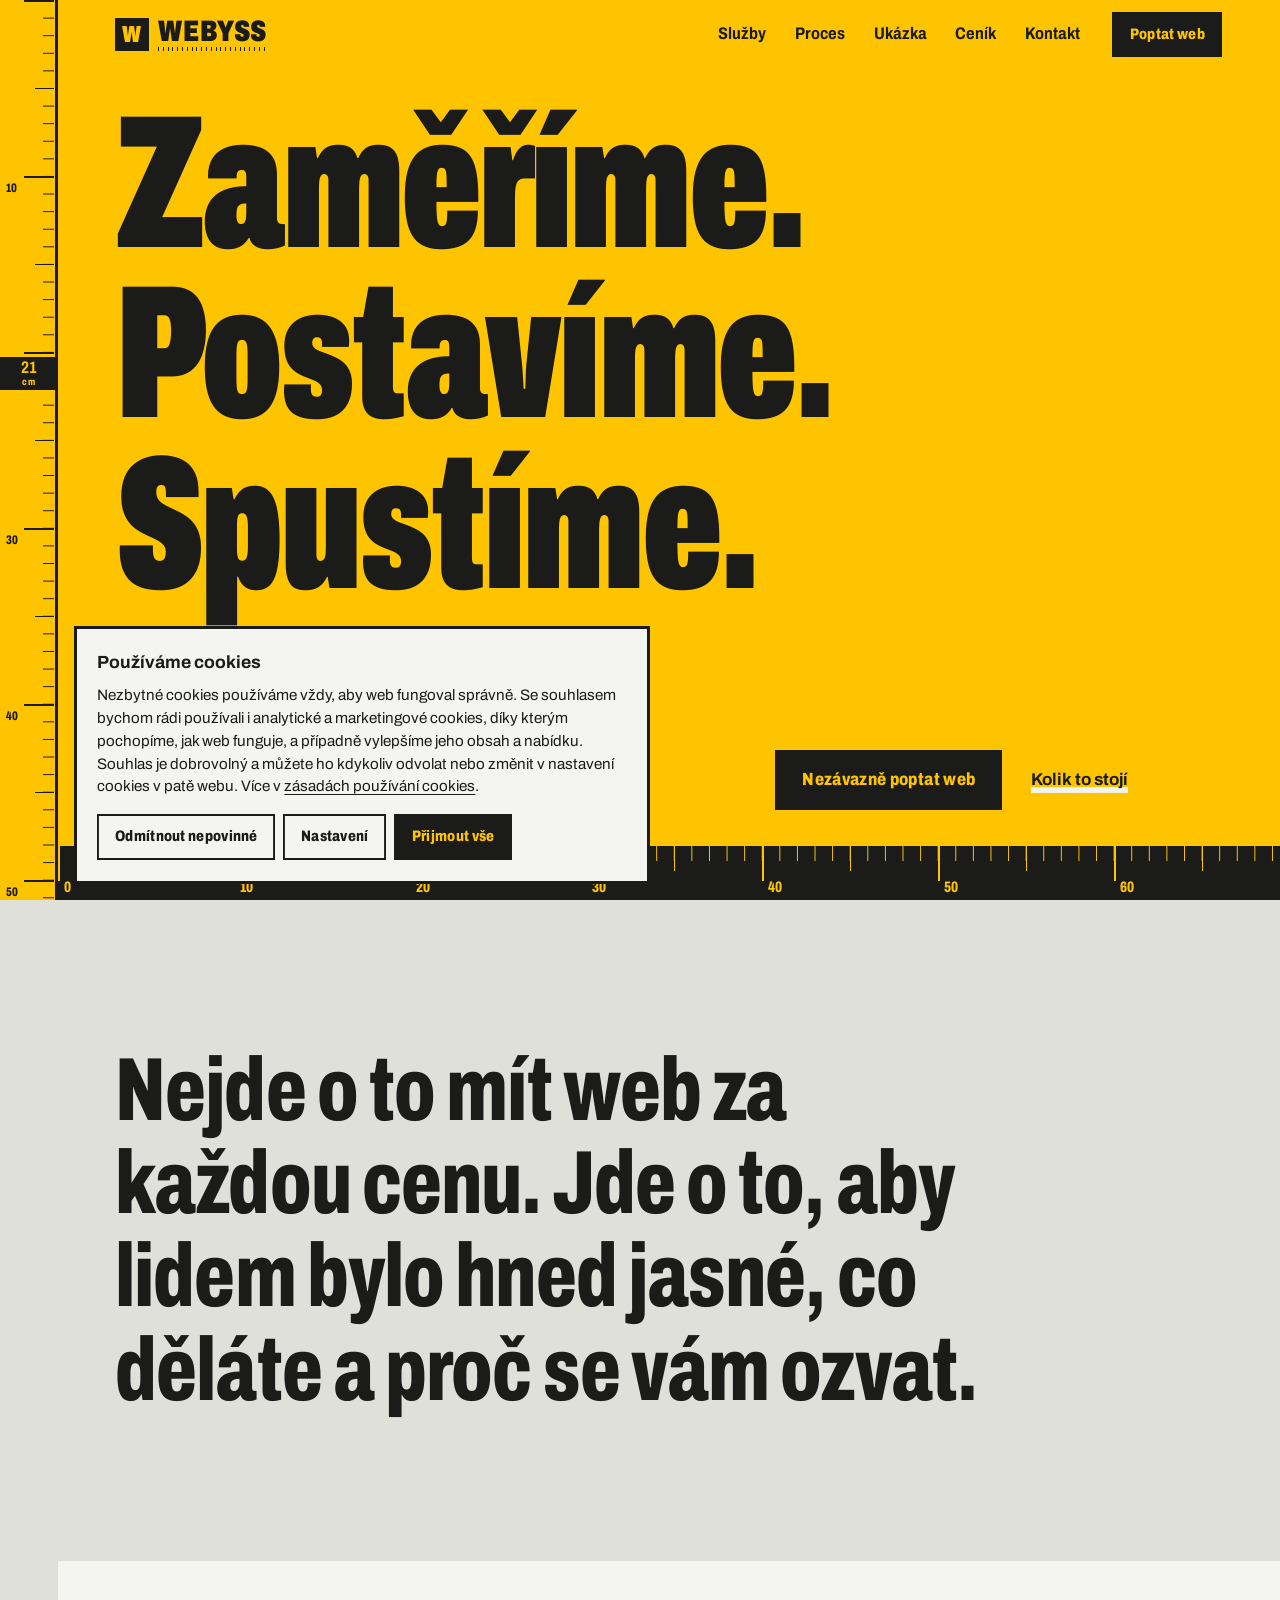
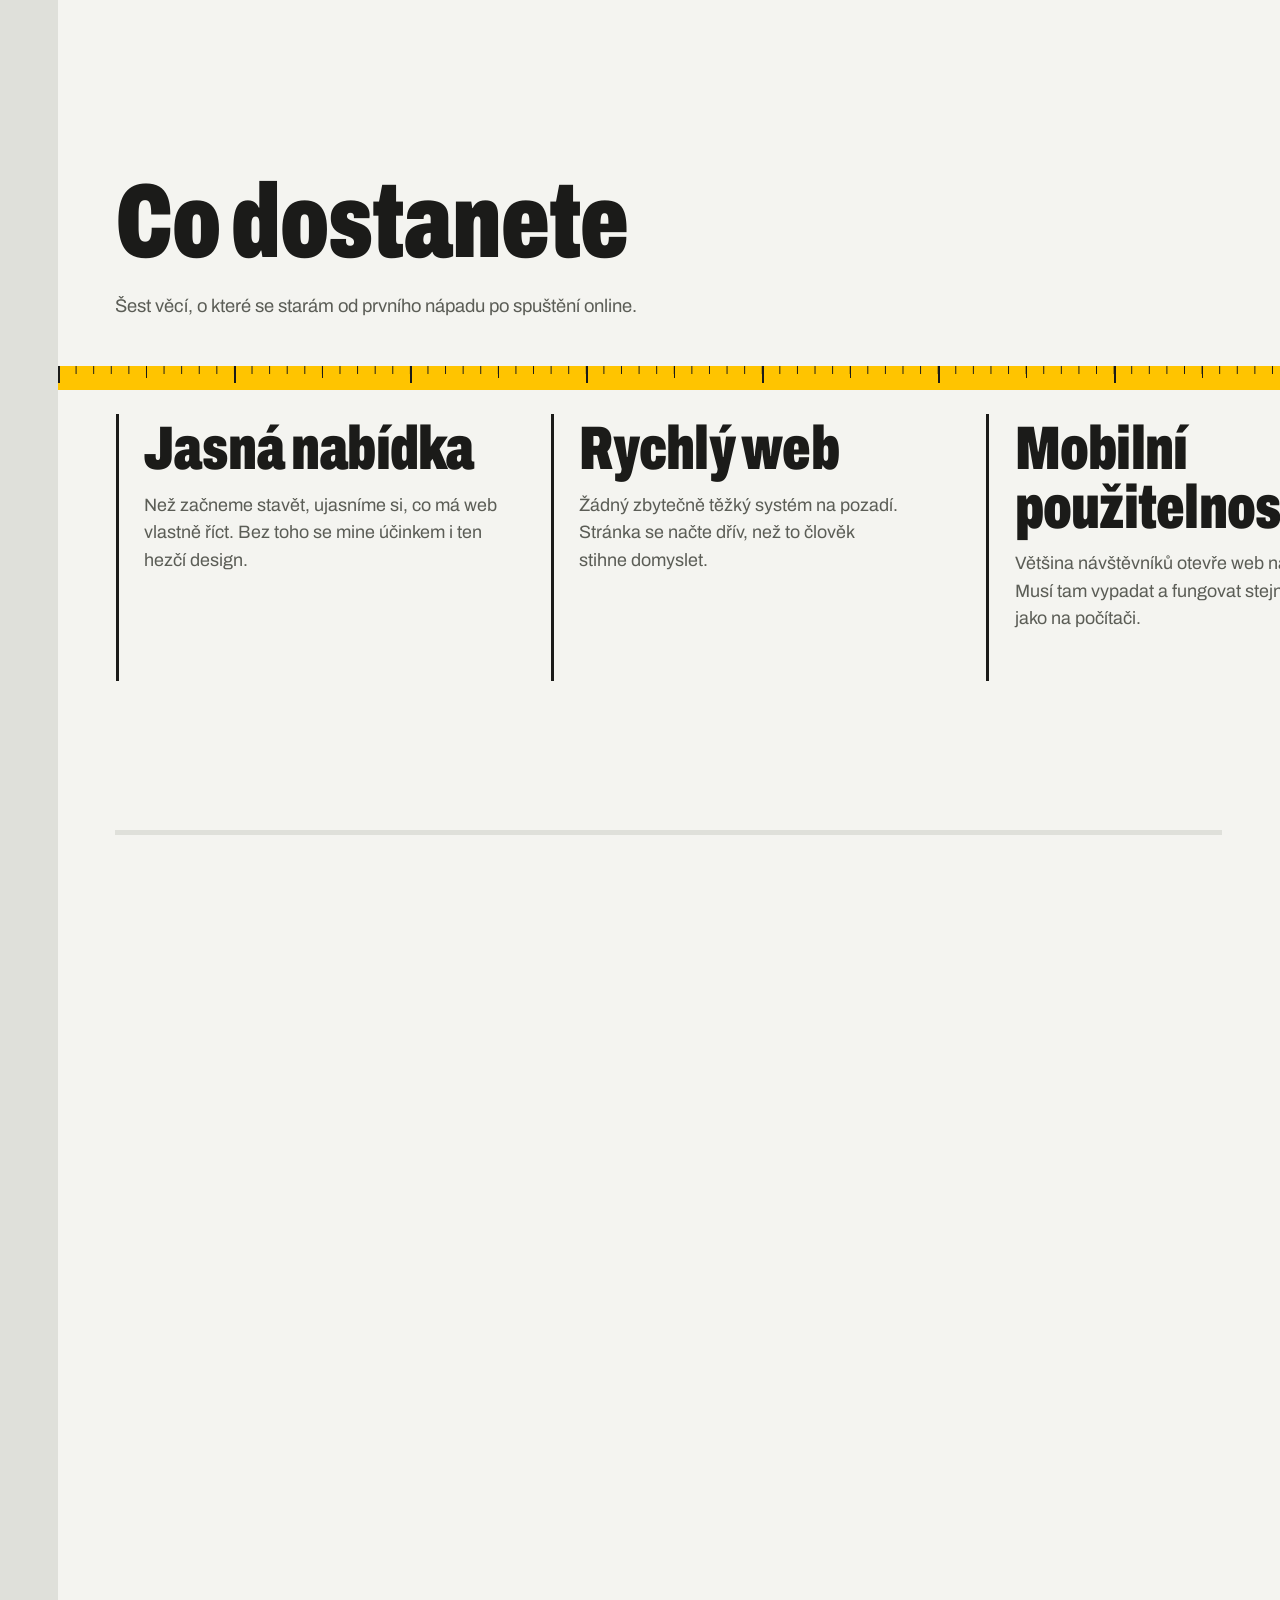
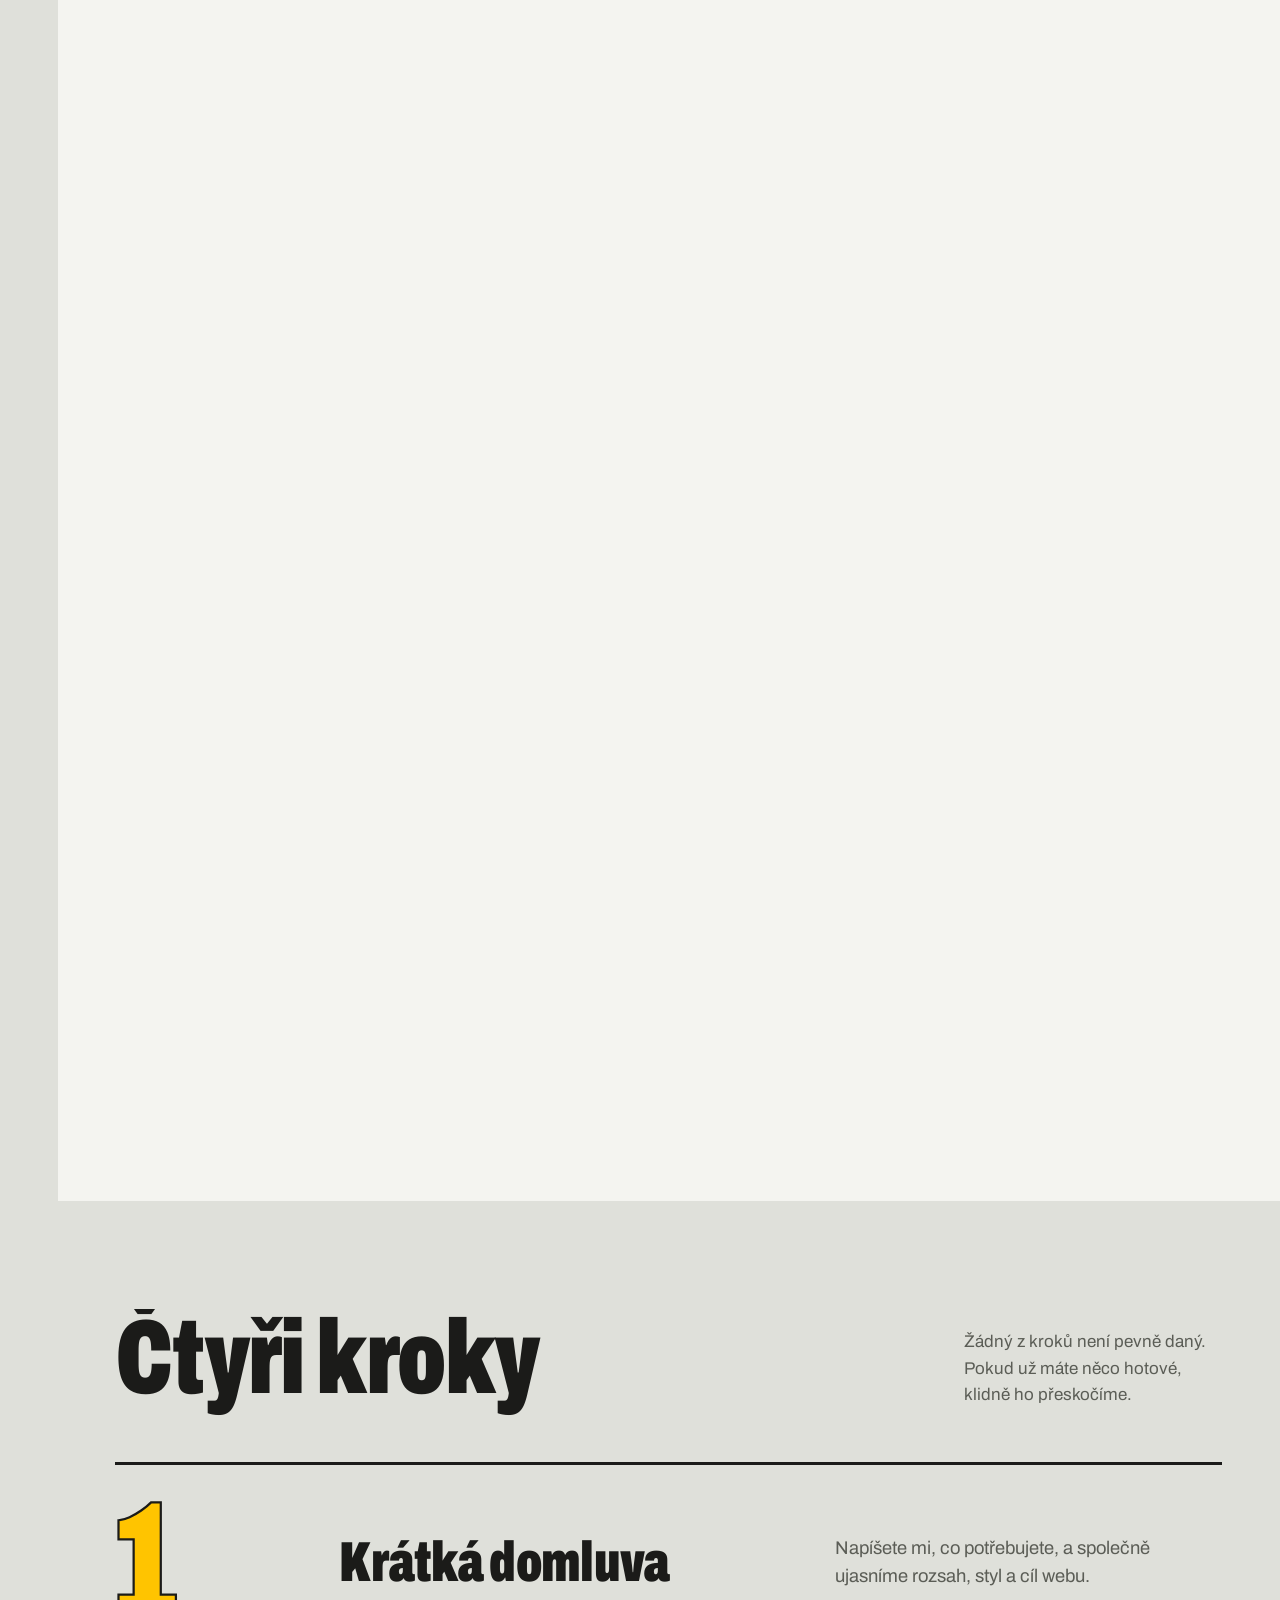
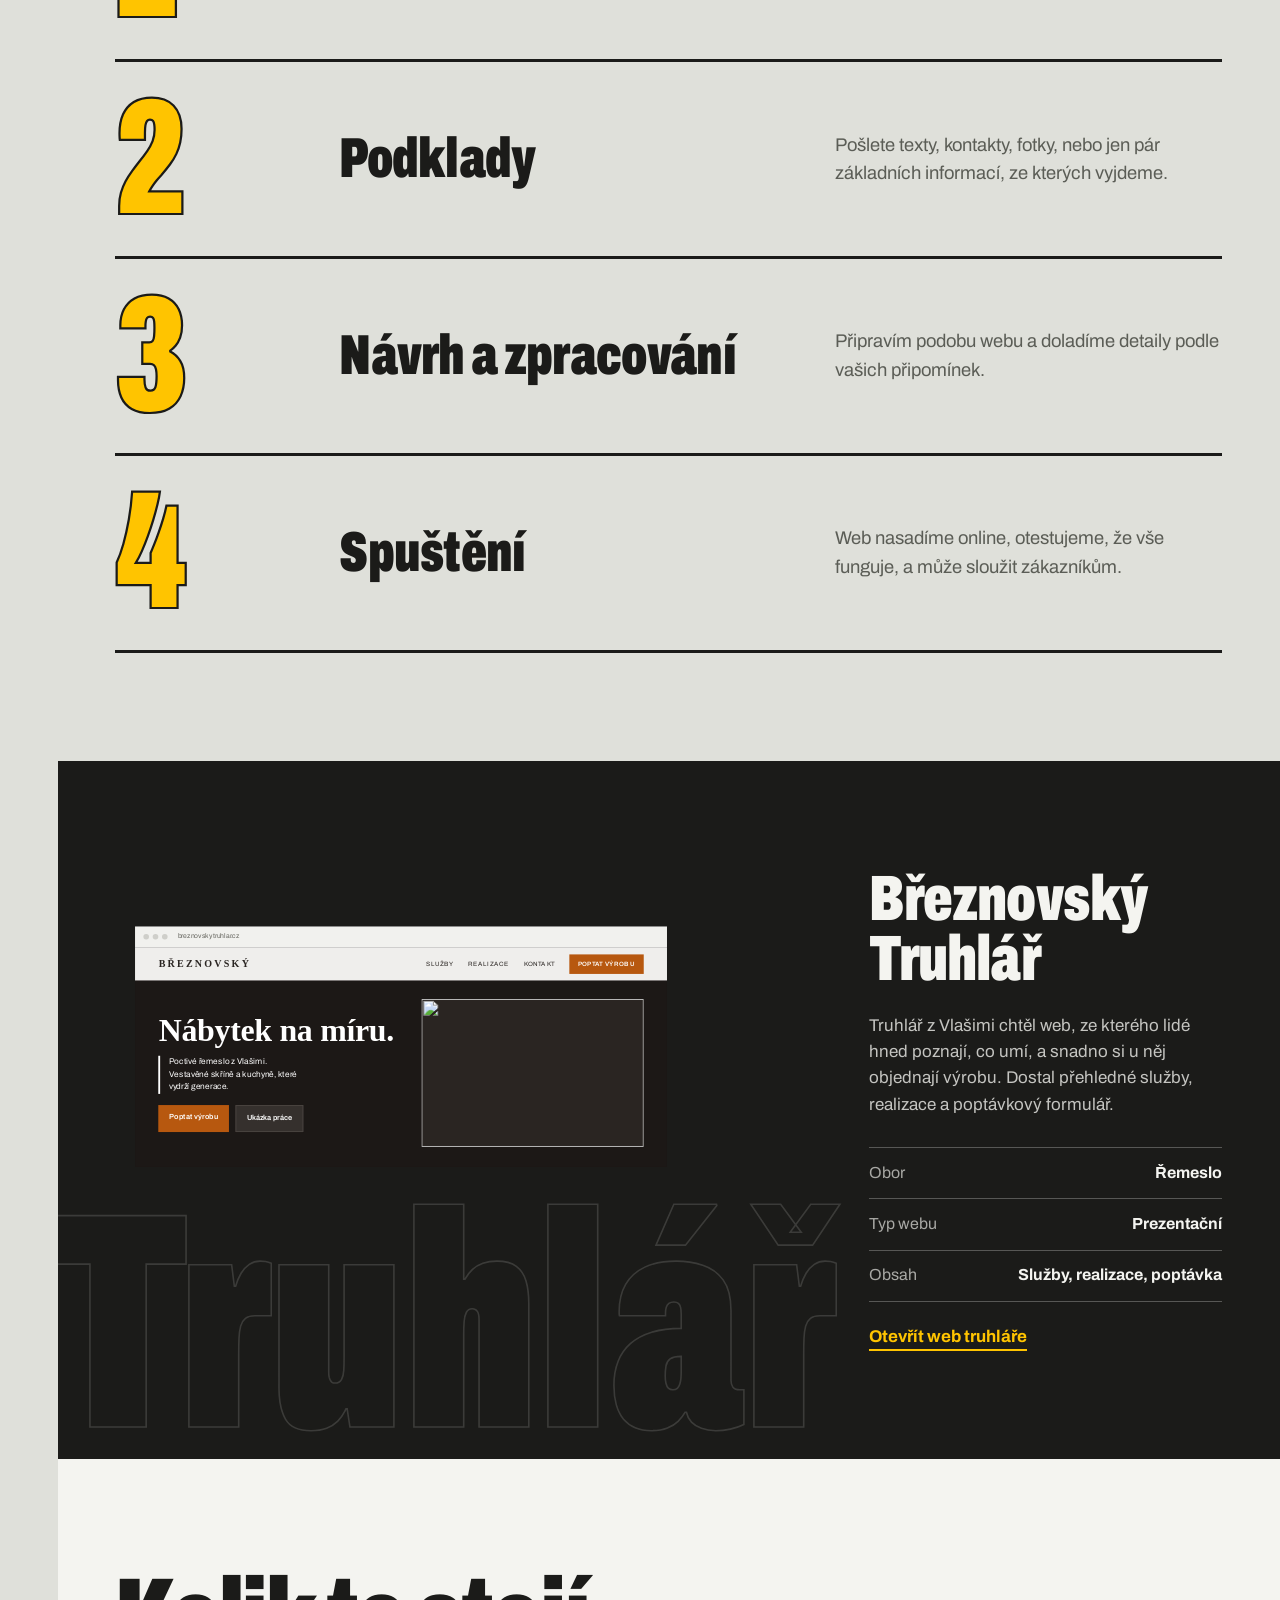
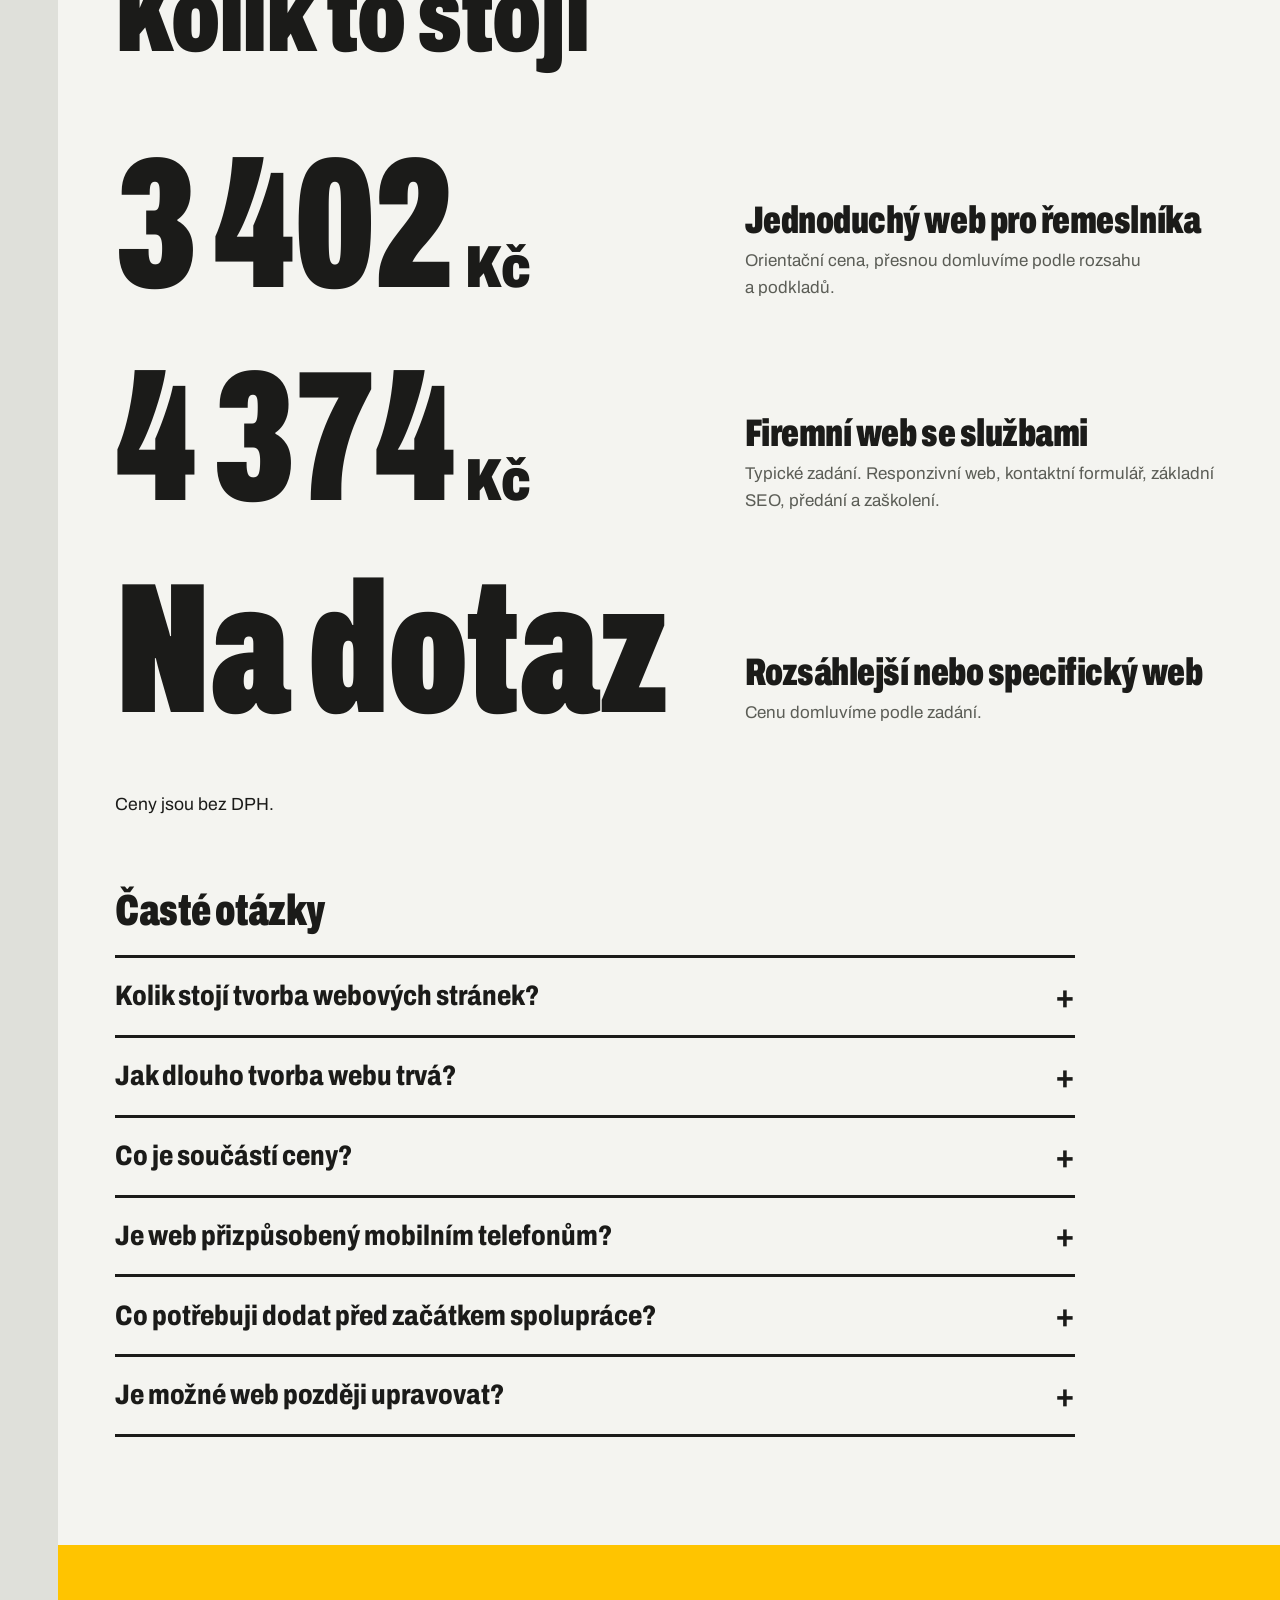
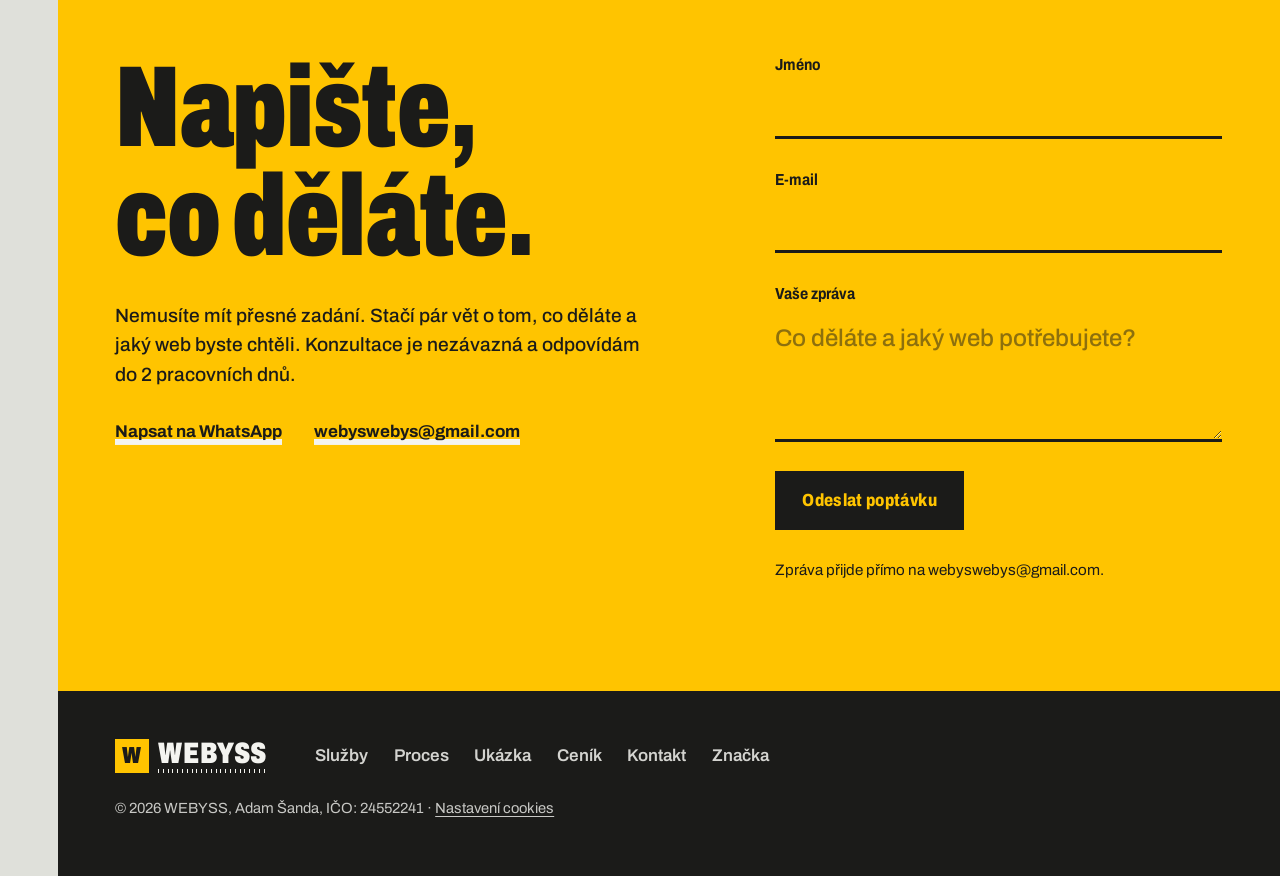
==== koncept-b/index.html @ f00a2178 "Koncept B: identita 'metr' (žlutá, tužka, pravítko při scrollu) + brand board Co-Authored-By: Claude" ====
<!DOCTYPE html>
<html lang="cs">
<head>
<meta charset="UTF-8">
<meta name="viewport" content="width=device-width, initial-scale=1.0">
<title>Tvorba webových stránek pro malé firmy | WEBYSS</title>
<meta name="description" content="WEBYSS tvoří rychlé webové stránky pro živnostníky a malé firmy. Adam Šanda se postará o vše od návrhu a mobilní verze až po nasazení online.">
<link rel="icon" href="../favicon.ico" sizes="any">
<link rel="shortcut icon" href="../favicon.ico" type="image/x-icon">
<meta property="og:type" content="website">
<meta property="og:site_name" content="WEBYSS">
<meta property="og:title" content="Tvorba webových stránek pro malé firmy | WEBYSS">
<meta property="og:description" content="WEBYSS tvoří rychlé webové stránky pro živnostníky a malé firmy. Adam Šanda se postará o vše od návrhu a mobilní verze až po nasazení online.">
<meta property="og:url" content="https://webyss.cz/">
<meta property="og:image" content="https://webyss.cz/logo-full.png">
<meta property="og:locale" content="cs_CZ">
<meta name="twitter:card" content="summary_large_image">
<meta name="twitter:title" content="Tvorba webových stránek pro malé firmy | WEBYSS">
<meta name="twitter:description" content="WEBYSS tvoří rychlé webové stránky pro živnostníky a malé firmy. Adam Šanda se postará o vše od návrhu a mobilní verze až po nasazení online.">
<meta name="twitter:image" content="https://webyss.cz/logo-full.png">
<link rel="preconnect" href="https://fonts.googleapis.com">
<link rel="preconnect" href="https://fonts.gstatic.com" crossorigin>
<meta name="robots" content="noindex">
<link rel="preload" href="https://fonts.googleapis.com/css2?family=Archivo:wdth,wght@62..125,400..900&display=swap" as="style" onload="this.onload=null;this.rel='stylesheet'">
<noscript><link rel="stylesheet" href="https://fonts.googleapis.com/css2?family=Archivo:wdth,wght@62..125,400..900&display=swap"></noscript>
<link rel="stylesheet" href="style.css?v=2">
<script>document.documentElement.classList.add("js");</script>
<script type="application/ld+json">
{
  "@context": "https://schema.org",
  "@graph": [
    {
      "@type": "WebSite",
      "@id": "https://webyss.cz/#website",
      "url": "https://webyss.cz/",
      "name": "WEBYSS",
      "publisher": {"@id": "https://webyss.cz/#business"},
      "inLanguage": "cs"
    },
    {
      "@type": "ProfessionalService",
      "@id": "https://webyss.cz/#business",
      "name": "WEBYSS",
      "url": "https://webyss.cz/",
      "taxID": "24552241",
      "email": "webyswebys@gmail.com",
      "founder": {"@id": "https://webyss.cz/#person"},
      "employee": {"@id": "https://webyss.cz/#person"}
    },
    {
      "@type": "Person",
      "@id": "https://webyss.cz/#person",
      "name": "Adam \u0160anda",
      "email": "webyswebys@gmail.com",
      "worksFor": {"@id": "https://webyss.cz/#business"}
    }
  ]
}
</script>
</head>
<body>

<div class="pbar" aria-hidden="true"></div>
<div class="tape" aria-hidden="true"><div class="tape-inner"></div></div>
<div class="tape-pointer" aria-hidden="true"><div class="tape-reading"><b id="tape-val">0</b><small>cm</small></div></div>

<header class="site-header" id="top-bar">
  <div class="wrap header-inner">
    <a class="logo" href="index.html#top" aria-label="WEBYSS, úvodní stránka"><span class="logo-mark" aria-hidden="true">W</span><span class="logo-word">WEBYSS</span></a>
    <nav class="main-nav" id="main-nav" aria-label="Hlavní navigace">
      <a href="index.html#sluzby">Služby</a>
      <a href="index.html#proces">Proces</a>
      <a href="index.html#ukazka">Ukázka</a>
      <a href="index.html#cenik">Ceník</a>
      <a href="index.html#kontakt">Kontakt</a>
    </nav>
    <a href="index.html#kontakt" class="btn btn-small header-cta">Poptat web</a>
    <button class="nav-toggle" id="nav-toggle" aria-label="Otevřít menu" aria-expanded="false" aria-controls="main-nav">
      <span></span><span></span><span></span>
    </button>
  </div>
</header>

<main>

  <section class="hero" id="top" data-nav>
    <div class="wrap hero-inner">
      <h1 class="hero-title">
        <span class="line"><span>Zaměříme.</span></span>
        <span class="line"><span>Postavíme.</span></span>
        <span class="line"><span>Spustíme.</span></span>
      </h1>
      <div class="hero-foot">
        <p class="hero-lead">Weby pro živnostníky a malé firmy. Rychlé, přehledné a hotové zpravidla do dvou až čtyř týdnů.</p>
        <div class="hero-actions">
          <a href="#kontakt" class="btn">Nezávazně poptat web</a>
          <a href="#cenik" class="text-link">Kolik to stojí</a>
        </div>
      </div>
    </div>
    <div class="tape-h" aria-hidden="true"><div class="tape-h-inner"></div></div>
  </section>

  <section class="statement">
    <div class="wrap">
      <p data-marker>Nejde o to mít web za každou cenu. Jde o to, aby lidem bylo hned jasné, co děláte a proč se vám ozvat.</p>
    </div>
  </section>

  <section class="hscroll" id="sluzby" data-nav data-hscroll>
    <div class="hs-sticky">
      <div class="hs-head">
        <h2 data-rise><span>Co dostanete</span></h2>
        <p>Šest věcí, o které se starám od prvního nápadu po spuštění online.</p>
      </div>
      <div class="hs-track">
        <article class="hs-panel">
          <h3>Jasná nabídka</h3>
          <p>Než začneme stavět, ujasníme si, co má web vlastně říct. Bez toho se mine účinkem i ten hezčí design.</p>
        </article>
        <article class="hs-panel">
          <h3>Rychlý web</h3>
          <p>Žádný zbytečně těžký systém na pozadí. Stránka se načte dřív, než to člověk stihne domyslet.</p>
        </article>
        <article class="hs-panel">
          <h3>Mobilní použitelnost</h3>
          <p>Většina návštěvníků otevře web na telefonu. Musí tam vypadat a fungovat stejně dobře jako na počítači.</p>
        </article>
        <article class="hs-panel">
          <h3>Struktura webu</h3>
          <p>Ne všechno patří na úvodní stránku. Pomůžu rozhodnout, co tam má být a co si zaslouží vlastní prostor.</p>
        </article>
        <article class="hs-panel">
          <h3>Nasazení online</h3>
          <p>Doména, hosting, ostrý provoz. O tohle se postarám, ať web co nejdřív začne fungovat pro zákazníky.</p>
        </article>
        <article class="hs-panel">
          <h3>Drobné úpravy</h3>
          <p>Web nekončí spuštěním. Když bude potřeba něco doplnit nebo přepsat, stačí napsat.</p>
        </article>
        <article class="hs-panel">
          <h3>Komu to sedí</h3>
          <ul>
            <li>Řemeslníci: elektrikáři, instalatéři, truhláři, podlaháři, zámečníci.</li>
            <li>Služby: účetní, poradci, freelanceři, marketéři.</li>
            <li>Menší firmy: kavárny, salony, studia, půjčovny.</li>
          </ul>
        </article>
      </div>
      <div class="hs-progress" aria-hidden="true"><i></i></div>
    </div>
  </section>

  <section class="process" id="proces" data-nav>
    <div class="wrap">
      <div class="head">
        <h2 data-rise><span>Čtyři kroky</span></h2>
        <p>Žádný z kroků není pevně daný. Pokud už máte něco hotové, klidně ho přeskočíme.</p>
      </div>
      <div class="step" data-line>
        <span class="step-num" aria-hidden="true">1</span>
        <h3>Krátká domluva</h3>
        <p>Napíšete mi, co potřebujete, a společně ujasníme rozsah, styl a cíl webu.</p>
      </div>
      <div class="step" data-line>
        <span class="step-num" aria-hidden="true">2</span>
        <h3>Podklady</h3>
        <p>Pošlete texty, kontakty, fotky, nebo jen pár základních informací, ze kterých vyjdeme.</p>
      </div>
      <div class="step" data-line>
        <span class="step-num" aria-hidden="true">3</span>
        <h3>Návrh a zpracování</h3>
        <p>Připravím podobu webu a doladíme detaily podle vašich připomínek.</p>
      </div>
      <div class="step" data-line>
        <span class="step-num" aria-hidden="true">4</span>
        <h3>Spuštění</h3>
        <p>Web nasadíme online, otestujeme, že vše funguje, a může sloužit zákazníkům.</p>
      </div>
    </div>
  </section>

  <section class="case on-dark" id="ukazka" data-nav>
    <div class="marquee m1" data-marquee="1" aria-hidden="true"><span>Březnovský</span><span>Truhlář</span><span>Březnovský</span></div>
    <div class="marquee m2" data-marquee="-1" aria-hidden="true"><span>Truhlář</span><span>Březnovský</span><span>Truhlář</span></div>
    <div class="wrap case-grid">
      <div class="case-media" data-clip>
        <a class="mock" href="https://breznovskytruhlar.cz/" target="_blank" rel="noopener noreferrer" aria-label="Otevřít web Březnovský Truhlář">
          <div class="mock-desktop" aria-hidden="true">
            <div class="mock-bar"><i></i><i></i><i></i><span>breznovskytruhlar.cz</span></div>
            <div class="mock-site">
              <div class="ms-nav"><b>BŘEZNOVSKÝ</b><span>Služby</span><span>Realizace</span><span>Kontakt</span><em>Poptat výrobu</em></div>
              <div class="ms-hero">
                <div class="ms-copy">
                  <h3>Nábytek na míru.</h3>
                  <p>Poctivé řemeslo z Vlašimi. Vestavěné skříně a kuchyně, které vydrží generace.</p>
                  <div class="ms-btns"><em>Poptat výrobu</em><span>Ukázka práce</span></div>
                </div>
                <img class="ms-photo" src="https://breznovskytruhlar.cz/images/01.jpg" alt="" loading="lazy" width="1200" height="1600">
              </div>
            </div>
          </div>
          <div class="mock-phone" aria-hidden="true">
            <div class="mp-screen">
              <img src="https://breznovskytruhlar.cz/images/01.jpg" alt="" loading="lazy" width="1200" height="1600">
              <div class="mp-nav"><span>BŘEZNOVSKÝ</span><span>☰</span></div>
              <div class="mp-copy">
                <h3>Poctivé řemeslo<br>na míru.</h3>
                <p>Vestavěné skříně a kuchyně,<br>které vydrží generace.</p>
                <em>Poptat výrobu</em>
              </div>
            </div>
          </div>
        </a>
      </div>
      <div class="case-text">
        <h2 data-rise><span>Březnovský Truhlář</span></h2>
        <p>Truhlář z Vlašimi chtěl web, ze kterého lidé hned poznají, co umí, a snadno si u něj objednají výrobu. Dostal přehledné služby, realizace a poptávkový formulář.</p>
        <dl class="case-facts">
          <div><dt>Obor</dt><dd>Řemeslo</dd></div>
          <div><dt>Typ webu</dt><dd>Prezentační</dd></div>
          <div><dt>Obsah</dt><dd>Služby, realizace, poptávka</dd></div>
        </dl>
        <a href="https://breznovskytruhlar.cz/" target="_blank" rel="noopener noreferrer" class="text-link">Otevřít web truhláře</a>
      </div>
    </div>
  </section>

  <section class="pricing" id="cenik" data-nav>
    <div class="wrap">
      <div class="head"><h2 data-rise><span>Kolik to stojí</span></h2></div>
      <div class="price-row" data-line>
        <p class="price-num"><span data-count="3500">3 500</span><small>Kč</small></p>
        <div><h3>Jednoduchý web pro řemeslníka</h3><p>Orientační cena, přesnou domluvíme podle rozsahu a podkladů.</p></div>
      </div>
      <div class="price-row" data-line>
        <p class="price-num"><span data-count="4500">4 500</span><small>Kč</small></p>
        <div><h3>Firemní web se službami</h3><p>Typické zadání. Responzivní web, kontaktní formulář, základní SEO, předání a zaškolení.</p></div>
      </div>
      <div class="price-row" data-line>
        <p class="price-num">Na dotaz</p>
        <div><h3>Rozsáhlejší nebo specifický web</h3><p>Cenu domluvíme podle zadání.</p></div>
      </div>
      <p class="price-note">Ceny jsou bez DPH.</p>
      <div class="faq">
        <h3>Časté otázky</h3>
        <details><summary>Kolik stojí tvorba webových stránek?</summary><p>Typický web stojí kolem 4 500 Kč bez DPH. Rozsáhlejší nebo specifické projekty jsou individuální.</p></details>
        <details><summary>Jak dlouho tvorba webu trvá?</summary><p>Hotovo bývá zpravidla mezi 2 až 4 týdny, přesný termín záleží na rozsahu a připravenosti podkladů.</p></details>
        <details><summary>Co je součástí ceny?</summary><p>V ceně je responzivní web, kontaktní formulář, základní SEO, předání a zaškolení.</p></details>
        <details><summary>Je web přizpůsobený mobilním telefonům?</summary><p>Ano, každý web je plně responzivní a funguje na telefonech, tabletech i počítačích.</p></details>
        <details><summary>Co potřebuji dodat před začátkem spolupráce?</summary><p>Stačí texty, kontakty, fotky nebo základní informace o vašem podnikání.</p></details>
        <details><summary>Je možné web později upravovat?</summary><p>Ano, po spuštění lze libovolnou část webu doplnit nebo upravit.</p></details>
      </div>
    </div>
  </section>

  <section class="contact" id="kontakt" data-nav>
    <div class="wrap contact-grid">
      <div class="contact-text">
        <h2 data-rise><span>Napište, co děláte.</span></h2>
        <p>Nemusíte mít přesné zadání. Stačí pár vět o tom, co děláte a jaký web byste chtěli. Konzultace je nezávazná a odpovídám do 2 pracovních dnů.</p>
        <div class="contact-links">
          <a href="https://wa.me/420605997843?text=Ahoj%2C%20m%C3%A1m%20z%C3%A1jem%20o%20web" target="_blank" rel="noopener noreferrer" class="text-link">Napsat na WhatsApp</a>
          <a href="mailto:webyswebys@gmail.com" class="text-link">webyswebys@gmail.com</a>
        </div>
      </div>
      <form class="contact-form" id="contact-form" action="https://formspree.io/f/mjybozep" method="POST">
        <input type="hidden" name="_subject" value="Nová poptávka webu z webyss.cz">
        <input type="text" name="_gotcha" class="hp-field" tabindex="-1" autocomplete="off" aria-hidden="true">
        <div class="field"><label for="f-jmeno">Jméno</label><input type="text" id="f-jmeno" name="jmeno" required autocomplete="name"></div>
        <div class="field"><label for="f-email">E-mail</label><input type="email" id="f-email" name="email" required autocomplete="email"></div>
        <div class="field"><label for="f-zprava">Vaše zpráva</label><textarea id="f-zprava" name="zprava" rows="3" required placeholder="Co děláte a jaký web potřebujete?"></textarea></div>
        <button type="submit" class="btn">Odeslat poptávku</button>
        <p class="form-note" id="form-status">Zpráva přijde přímo na webyswebys@gmail.com.</p>
      </form>
    </div>
  </section>

</main>

<footer class="footer on-dark">
  <div class="wrap footer-inner">
    <a class="logo" href="index.html#top" aria-label="WEBYSS, úvodní stránka"><span class="logo-mark" aria-hidden="true">W</span><span class="logo-word">WEBYSS</span></a>
    <nav class="footer-nav" aria-label="Patička">
      <a href="index.html#sluzby">Služby</a>
      <a href="index.html#proces">Proces</a>
      <a href="index.html#ukazka">Ukázka</a>
      <a href="index.html#cenik">Ceník</a>
      <a href="index.html#kontakt">Kontakt</a>
      <a href="brand.html">Značka</a>
    </nav>
    <p class="footer-meta">
      © 2026 WEBYSS, Adam Šanda, IČO: 24552241
      · <button type="button" class="footer-link-btn" id="open-cookie-settings">Nastavení cookies</button>
    </p>
  </div>
</footer>

<!-- COOKIE LIŠTA -->
<div class="cookie-banner" id="cookie-banner" role="dialog" aria-live="polite" aria-labelledby="cookie-banner-title" hidden>
  <div class="cookie-banner-inner">
    <div class="cookie-banner-text">
      <p id="cookie-banner-title" class="cookie-banner-title"><strong>Používáme cookies</strong></p>
      <p>
        Nezbytné cookies používáme vždy, aby web fungoval správně. Se souhlasem
        bychom rádi používali i analytické a marketingové cookies, díky kterým
        pochopíme, jak web funguje, a případně vylepšíme jeho obsah a nabídku.
        Souhlas je dobrovolný a můžete ho kdykoliv odvolat nebo změnit v
        nastavení cookies v patě webu. Více v
        <button type="button" class="link-btn" id="open-cookie-details">zásadách používání cookies</button>.
      </p>
    </div>
    <div class="cookie-banner-actions">
      <button type="button" class="btn btn-ghost btn-small" id="cookie-reject">Odmítnout nepovinné</button>
      <button type="button" class="btn btn-ghost btn-small" id="cookie-settings">Nastavení</button>
      <button type="button" class="btn btn-primary btn-small" id="cookie-accept">Přijmout vše</button>
    </div>
  </div>
</div>

<!-- MODÁL S PODROBNÝM NASTAVENÍM -->
<div class="cookie-modal-overlay" id="cookie-modal-overlay" hidden>
  <div class="cookie-modal" role="dialog" aria-modal="true" aria-labelledby="cookie-modal-title">
    <button type="button" class="cookie-modal-close" id="cookie-modal-close" aria-label="Zavřít nastavení cookies">✕</button>
    <p id="cookie-modal-title" class="cookie-modal-title">Nastavení cookies</p>
    <p>
      Vyberte si, které kategorie cookies nám povolíte. Nezbytné cookies nejde
      vypnout, protože bez nich by web nefungoval správně.
    </p>

    <div class="cookie-category">
      <div class="cookie-category-head">
        <label class="switch">
          <input type="checkbox" checked disabled>
          <span class="switch-slider"></span>
        </label>
        <div>
          <p class="cookie-category-title">Nezbytné cookies</p>
          <p>Umožňují základní fungování webu (např. zapamatování vaší volby ohledně cookies). Vždy aktivní.</p>
        </div>
      </div>
    </div>

    <div class="cookie-category">
      <div class="cookie-category-head">
        <label class="switch">
          <input type="checkbox" id="consent-analytics">
          <span class="switch-slider"></span>
        </label>
        <div>
          <p class="cookie-category-title">Analytické cookies</p>
          <p>Pomáhají nám anonymně pochopit návštěvnost a chování na webu, abychom ho mohli zlepšovat.</p>
        </div>
      </div>
    </div>

    <div class="cookie-category">
      <div class="cookie-category-head">
        <label class="switch">
          <input type="checkbox" id="consent-marketing">
          <span class="switch-slider"></span>
        </label>
        <div>
          <p class="cookie-category-title">Marketingové cookies</p>
          <p>Slouží k zobrazování relevantnější nabídky a měření účinnosti případné reklamy.</p>
        </div>
      </div>
    </div>

    <details class="cookie-details" id="cookie-details-panel">
      <summary>Zásady používání cookies</summary>
      <p>
        Cookies jsou malé textové soubory, které si při návštěvě webu ukládá
        váš prohlížeč. Slouží k tomu, aby si web zapamatoval vaše nastavení
        nebo abychom mohli anonymně vyhodnocovat návštěvnost.
      </p>
      <p>
        <strong>Nezbytné:</strong> uchovávají pouze vaši volbu ohledně cookies
        (lokálně ve vašem prohlížeči) a nejsou předávány třetím stranám.
      </p>
      <p>
        <strong>Analytické / marketingové:</strong> aktivují se pouze s vaším
        souhlasem a mohou zahrnovat nástroje třetích stran (např. Google
        Analytics). Souhlas můžete kdykoliv odvolat tlačítkem „Nastavení
        cookies“ v patě webu.
      </p>
      <p>
        Provozovatelem webu a správcem údajů je Adam Šanda, IČO: 24552241,
        kontakt: <a href="mailto:webyswebys@gmail.com">webyswebys@gmail.com</a>.
      </p>
    </details>

    <div class="cookie-modal-actions">
      <button type="button" class="btn btn-ghost btn-small" id="cookie-reject-modal">Odmítnout nepovinné</button>
      <button type="button" class="btn btn-primary btn-small" id="cookie-save">Uložit nastavení</button>
    </div>
  </div>
</div>

<script src="script.js?v=1"></script>
<script src="motion.js?v=1"></script>
</body>
</html>
---- koncept-b/style.css ----
/* ==================================================
   WEBYSS, koncept B: "Na míru"
   Metr jako identita. Beton, papír, metrová žlutá, tužka.
   Jedna rodina písma (Archivo) s proměnnou šířkou.
================================================== */

:root {
  --beton: #dfe0da;
  --papir: #f4f4f0;
  --metr: #ffc400;
  --tuzka: #1b1b19;
  --tlumena: #5b5d56;

  --font: "Archivo", "Arial Narrow", "DejaVu Sans Condensed", system-ui, sans-serif;

  --u: 1.1rem;              /* jeden "centimetr" na pravítku */
  --tape-w: 3.6rem;
  --header-h: 4.5rem;
  --gutter: clamp(1.25rem, 4.5vw, 4.5rem);
  --max: 96rem;
  --line: 0.2rem;
  --ease: cubic-bezier(0.2, 0.7, 0.1, 1);
}

*, *::before, *::after { box-sizing: border-box; }

/* Od šířky 1440 px roste všechno úměrně s oknem (rem), strop je 2,25násobek */
html {
  font-size: clamp(100%, 1.111vw, 2.25rem);
  scroll-behavior: smooth;
  scroll-padding-top: var(--header-h);
}

body {
  margin: 0;
  padding-left: var(--tape-w);
  background: var(--beton);
  color: var(--tuzka);
  font-family: var(--font);
  font-stretch: 100%;
  font-size: 1.0625rem;
  line-height: 1.55;
  -webkit-font-smoothing: antialiased;
  text-rendering: optimizeLegibility;
}

img { display: block; max-width: 100%; height: auto; }
a { color: inherit; text-decoration: none; }
button { font: inherit; color: inherit; }
p { margin: 0; max-width: 58ch; text-wrap: pretty; }
[hidden] { display: none !important; }

:focus-visible { outline: 0.2rem solid var(--tuzka); outline-offset: 0.2rem; }
.on-dark :focus-visible, .case :focus-visible, .footer :focus-visible { outline-color: var(--metr); }

.wrap { width: 100%; max-width: var(--max); margin: 0 auto; padding: 0 var(--gutter); }

/* ---------- Typografie ---------- */

h1, h2, h3 {
  margin: 0;
  font-weight: 900;
  font-stretch: 68%;
  line-height: 0.95;
  letter-spacing: -0.012em;
  text-wrap: balance;
}
h2 { font-size: clamp(3rem, 8.2vw, 9rem); }
h3 { font-size: clamp(1.8rem, 3.4vw, 3.4rem); }

.text-link {
  font-weight: 700;
  background-image: linear-gradient(var(--metr), var(--metr));
  background-repeat: no-repeat;
  background-position: 0 100%;
  background-size: 100% 0.35em;
  transition: background-size 0.3s var(--ease);
}
.text-link:hover { background-size: 100% 100%; }

.btn {
  display: inline-block;
  padding: 1rem 1.7rem;
  border: 0;
  background: var(--tuzka);
  color: var(--metr);
  font-weight: 800;
  font-stretch: 82%;
  font-size: 1.1rem;
  letter-spacing: 0.02em;
  cursor: pointer;
  transition: background 0.2s ease, color 0.2s ease;
}
.btn:hover { background: var(--papir); color: var(--tuzka); }
.btn:disabled { opacity: 0.55; cursor: not-allowed; }
.btn-yellow { background: var(--metr); color: var(--tuzka); }
.btn-yellow:hover { background: var(--papir); }

/* ---------- Svislé pravítko (ukazatel scrollu) ---------- */

.tape {
  position: fixed;
  z-index: 200;
  left: 0; top: 0; bottom: 0;
  width: var(--tape-w);
  overflow: hidden;
  background: var(--metr);
  border-right: var(--line) solid var(--tuzka);
}
.tape-inner {
  position: absolute;
  left: 0; right: 0; top: 0;
  background-image:
    linear-gradient(to bottom, var(--tuzka) 0 1px, transparent 1px),
    linear-gradient(to bottom, var(--tuzka) 0 1px, transparent 1px),
    linear-gradient(to bottom, var(--tuzka) 0 2px, transparent 2px);
  background-size: 0.7rem var(--u), 1.2rem calc(var(--u) * 5), 1.9rem calc(var(--u) * 10);
  background-repeat: repeat-y;
  background-position: right top;
  will-change: transform;
}
.tape-num {
  position: absolute;
  left: 0.4rem;
  font-weight: 800;
  font-stretch: 70%;
  font-size: 0.78rem;
  line-height: 1;
  transform: translateY(0.35rem);
}
.tape-pointer {
  position: fixed;
  z-index: 201;
  left: 0;
  top: 42vh;
  width: var(--tape-w);
  border-top: 0.16rem solid var(--tuzka);
}
.tape-reading {
  position: absolute;
  left: 0; right: 0;
  top: -1.45rem;
  padding: 0.15rem 0 0.2rem;
  background: var(--tuzka);
  color: var(--metr);
  text-align: center;
  font-weight: 800;
  font-stretch: 75%;
  line-height: 1.05;
}
.tape-reading b { display: block; font-size: 1.05rem; font-variant-numeric: tabular-nums; }
.tape-reading small { display: block; font-size: 0.62rem; letter-spacing: 0.1em; }

.pbar { display: none; position: fixed; z-index: 300; top: 0; left: 0; height: 0.3rem; width: 100%; background: var(--tuzka); transform-origin: left; transform: scaleX(0); }

/* ---------- Hlavička ---------- */

.site-header {
  position: fixed;
  z-index: 100;
  top: 0;
  left: var(--tape-w);
  right: 0;
  height: var(--header-h);
  border-bottom: var(--line) solid transparent;
  transition: background 0.3s ease, border-color 0.3s ease;
}
.site-header.scrolled { background: var(--beton); border-bottom-color: var(--tuzka); }

.header-inner { display: flex; align-items: center; gap: 2rem; height: 100%; }

.logo { display: inline-flex; align-items: center; gap: 0.6rem; margin-right: auto; }
.logo-mark {
  display: grid;
  place-items: center;
  width: 2.1rem; height: 2.1rem;
  background: var(--tuzka);
  color: var(--metr);
  font-weight: 900;
  font-stretch: 75%;
  font-size: 1.45rem;
  line-height: 1;
}
.logo-word {
  padding-bottom: 0.32rem;
  font-weight: 900;
  font-stretch: 74%;
  font-size: 1.85rem;
  line-height: 1;
  letter-spacing: 0.02em;
  background: repeating-linear-gradient(to right, currentColor 0 1px, transparent 1px 0.3rem) left bottom / 100% 0.28rem no-repeat;
}
.on-dark .logo-mark { background: var(--metr); color: var(--tuzka); }

.main-nav { display: flex; gap: 1.8rem; }
.main-nav a {
  font-weight: 700;
  font-stretch: 85%;
  font-size: 1.05rem;
  background-image: linear-gradient(var(--metr), var(--metr));
  background-repeat: no-repeat;
  background-position: 0 100%;
  background-size: 0 0.4em;
  transition: background-size 0.3s var(--ease);
}
.main-nav a:hover, .main-nav a.is-current { background-size: 100% 0.4em; }
.hero-active .main-nav a:hover, .hero-active .main-nav a.is-current { background-image: linear-gradient(var(--tuzka), var(--tuzka)); }

.nav-toggle { display: none; width: 2.8rem; height: 2.8rem; padding: 0; background: none; border: 0; position: relative; cursor: pointer; }
.nav-toggle span { position: absolute; left: 0.6rem; right: 0.6rem; height: 0.2rem; background: var(--tuzka); transition: transform 0.3s var(--ease), top 0.3s var(--ease); }
.nav-toggle span:nth-child(1) { top: 1.05rem; }
.nav-toggle span:nth-child(2) { top: 1.6rem; }
.nav-toggle span:nth-child(3) { display: none; }
.nav-open .nav-toggle span:nth-child(1) { top: 1.32rem; transform: rotate(45deg); }
.nav-open .nav-toggle span:nth-child(2) { top: 1.32rem; transform: rotate(-45deg); }

/* ---------- Hero ---------- */

.hero {
  position: relative;
  display: flex;
  flex-direction: column;
  min-height: 100vh;
  min-height: 100svh;
  padding-top: var(--header-h);
  overflow: hidden;
  background: var(--metr);
}
.hero-inner { flex: 1; display: flex; flex-direction: column; justify-content: space-between; gap: 2rem; padding-top: clamp(1rem, 3vh, 3rem); padding-bottom: clamp(1.5rem, 4vh, 3rem); }

.hero-title {
  font-size: min(14.8vw, 24vh);
  font-weight: 900;
  font-stretch: 62%;
  line-height: 0.9;
  letter-spacing: -0.02em;
}
.hero-title .line { display: block; overflow: hidden; padding-bottom: 0.1em; margin-bottom: -0.1em; }
.hero-title .line > span { display: block; }

.hero-foot { display: grid; grid-template-columns: repeat(12, 1fr); column-gap: 1.5rem; row-gap: 1.5rem; align-items: end; }
.hero-lead { grid-column: 1 / span 6; font-size: 1.3rem; font-weight: 500; line-height: 1.4; }
.hero-actions { grid-column: 8 / span 5; display: flex; align-items: center; gap: 1.8rem; flex-wrap: wrap; }
.hero .text-link { background-image: linear-gradient(var(--papir), var(--papir)); }

.tape-h { position: relative; height: 3.4rem; flex: none; overflow: hidden; background: var(--tuzka); }
.tape-h-inner {
  position: absolute;
  left: 0; top: 0; bottom: 0;
  width: 320vw;
  background-image:
    linear-gradient(to right, var(--metr) 0 1px, transparent 1px),
    linear-gradient(to right, var(--metr) 0 1px, transparent 1px),
    linear-gradient(to right, var(--metr) 0 2px, transparent 2px);
  background-size: var(--u) 28%, calc(var(--u) * 5) 46%, calc(var(--u) * 10) 64%;
  background-repeat: repeat-x;
  background-position: 0 0;
  will-change: transform;
}
.tape-h-num {
  position: absolute;
  bottom: 0.35rem;
  color: var(--metr);
  font-weight: 800;
  font-stretch: 70%;
  font-size: 0.95rem;
  line-height: 1;
  transform: translateX(0.35rem);
}

/* ---------- Věta se značkovačem ---------- */

.statement { padding: clamp(5rem, 16vh, 12rem) 0; }
.statement p {
  max-width: 21ch;
  font-size: clamp(2.6rem, 7vw, 8rem);
  font-weight: 800;
  font-stretch: 70%;
  line-height: 1.04;
  letter-spacing: -0.01em;
}
.mw {
  background-image: linear-gradient(var(--metr), var(--metr));
  background-repeat: no-repeat;
  background-position: 0 92%;
  background-size: calc(var(--k, 1) * 100%) 40%;
  -webkit-box-decoration-break: clone;
  box-decoration-break: clone;
}

/* ---------- Služby: horizontální scroll, metr se vytahuje po okraji panelů ---------- */

.hscroll { background: var(--papir); }
.hs-sticky { padding: clamp(4rem, 9vh, 7rem) 0; }
.hs-head { padding: 0 var(--gutter); margin-bottom: clamp(2rem, 5vh, 3.5rem); max-width: var(--max); }
.hs-head p { margin-top: 1.2rem; color: var(--tlumena); font-size: 1.15rem; }

.hs-track { position: relative; display: flex; flex-direction: column; padding: 0 var(--gutter); }
.hs-track::before {
  content: "";
  display: block;
  height: 1.5rem;
  margin-bottom: 1.6rem;
  background-color: var(--metr);
  background-image:
    linear-gradient(to right, var(--tuzka) 0 1px, transparent 1px),
    linear-gradient(to right, var(--tuzka) 0 1px, transparent 1px),
    linear-gradient(to right, var(--tuzka) 0 2px, transparent 2px);
  background-size: var(--u) 32%, calc(var(--u) * 5) 52%, calc(var(--u) * 10) 72%;
  background-repeat: repeat-x;
  background-position: 0 0;
}
.hs-panel { padding: 1.4rem 0 1.8rem; border-top: var(--line) solid var(--tuzka); }
.hs-panel h3 { font-size: clamp(2.4rem, 4.8vw, 5.4rem); margin-bottom: 0.8rem; }
.hs-panel p { color: var(--tlumena); font-size: 1.12rem; }
.hs-panel ul { margin: 0; padding: 0; list-style: none; font-size: 1.12rem; font-weight: 600; }
.hs-panel li + li { margin-top: 0.5rem; }
.hs-progress { display: none; }

/* horizontální režim zapíná JS jen na širokém displeji a bez "méně pohybu" */
.hscroll.is-h .hs-sticky { position: sticky; top: 0; height: 100vh; display: flex; flex-direction: column; justify-content: center; overflow: hidden; padding: var(--header-h) 0 2.5rem; }
.hscroll.is-h .hs-track { flex-direction: row; width: max-content; will-change: transform; }
.hscroll.is-h .hs-track::before { position: absolute; left: 0; right: 0; top: 0; margin: 0; }
.hscroll.is-h .hs-panel { flex: none; width: clamp(20rem, 30vw, 34rem); margin-right: clamp(2rem, 4vw, 4rem); margin-top: 3rem; border-top: 0; border-left: var(--line) solid var(--tuzka); padding: 0.4rem 0 0.4rem 1.6rem; }
.hscroll.is-h .hs-progress { display: block; position: absolute; left: var(--gutter); right: var(--gutter); bottom: 1.6rem; height: 0.35rem; background: var(--beton); }
.hscroll.is-h .hs-progress i { display: block; height: 100%; background: var(--tuzka); transform-origin: left; transform: scaleX(0); }

/* ---------- Proces (skutečná posloupnost, proto číslování) ---------- */

.process { padding: clamp(5rem, 12vh, 9rem) 0; }
.process .head { display: grid; grid-template-columns: repeat(12, 1fr); column-gap: 1.5rem; margin-bottom: clamp(2.5rem, 6vh, 4.5rem); align-items: end; }
.process .head h2 { grid-column: 1 / span 8; }
.process .head p { grid-column: 10 / span 3; color: var(--tlumena); }

.step {
  position: relative;
  display: grid;
  grid-template-columns: clamp(7rem, 15vw, 16rem) 1.2fr 1fr;
  column-gap: 2rem;
  align-items: center;
  padding: 2rem 0;
  border-top: var(--line) solid var(--tuzka);
}
.step:last-of-type { border-bottom: var(--line) solid var(--tuzka); }
.step-num {
  font-size: clamp(6rem, 13vw, 14rem);
  font-weight: 900;
  font-stretch: 62%;
  line-height: 0.78;
  color: transparent;
  -webkit-text-stroke: 0.14rem var(--tuzka);
  transition: color 0.7s ease;
}
.step.in .step-num { color: var(--metr); }
.step h3 { font-size: clamp(2.2rem, 4.4vw, 4.8rem); }
.step p { color: var(--tlumena); font-size: 1.15rem; }

/* ---------- Ukázka práce ---------- */

.case { position: relative; overflow: hidden; background: var(--tuzka); color: var(--papir); padding: clamp(5rem, 12vh, 9rem) 0; }
.marquee {
  position: absolute;
  left: -12vw;
  display: flex;
  gap: 5vw;
  white-space: nowrap;
  font-size: clamp(9rem, 24vw, 30rem);
  font-weight: 900;
  font-stretch: 62%;
  line-height: 0.82;
  color: transparent;
  -webkit-text-stroke: 0.1rem rgba(244, 244, 240, 0.15);
  pointer-events: none;
  user-select: none;
  will-change: transform;
}
.marquee.m1 { top: 0.5rem; }
.marquee.m2 { bottom: 0.5rem; }

.case-grid { position: relative; z-index: 1; display: grid; grid-template-columns: repeat(12, 1fr); column-gap: 1.5rem; row-gap: 3rem; align-items: center; }
.case-media { grid-column: 1 / span 7; --p: 1; }
.case-text { grid-column: 9 / span 4; display: grid; gap: 1.4rem; }
.case-text h2 { font-size: clamp(2.8rem, 5vw, 5.6rem); }
.case-text p { color: rgba(244, 244, 240, 0.78); }
.case-facts { margin: 0.4rem 0 0; display: grid; }
.case-facts div { display: flex; justify-content: space-between; gap: 1.5rem; padding: 0.8rem 0; border-top: 1px solid rgba(244, 244, 240, 0.28); font-size: 1rem; }
.case-facts div:last-child { border-bottom: 1px solid rgba(244, 244, 240, 0.28); }
.case-facts dt { color: rgba(244, 244, 240, 0.65); }
.case-facts dd { margin: 0; font-weight: 700; text-align: right; }
.case .text-link { justify-self: start; color: var(--metr); background-image: linear-gradient(var(--metr), var(--metr)); background-size: 100% 0.12em; }
.case .text-link:hover { background-size: 100% 100%; color: var(--tuzka); }

/* Náhled hotového webu (okno prohlížeče + telefon), z HTML a CSS. Velikosti v cqw. */
.mock { position: relative; display: block; container-type: inline-size; aspect-ratio: 16 / 11.4; }
.mock-desktop {
  position: absolute; left: 0; top: 0; width: 90%;
  background: #fff;
  overflow: hidden;
  transform-origin: 50% 100%;
  transform: translateY(calc((1 - var(--p)) * 4cqw)) scale(calc(0.93 + var(--p) * 0.07));
}
.mock-bar { display: flex; align-items: center; gap: 0.7cqw; height: 3.6cqw; padding: 0 1.4cqw; background: #f1f1ee; border-bottom: 1px solid #ddd; }
.mock-bar i { width: 0.9cqw; height: 0.9cqw; border-radius: 50%; background: #cfcfca; }
.mock-bar span { margin-left: 1cqw; font-size: 1.15cqw; color: #66665f; }
.mock-site { background: #1c1816; color: #fff; }
.ms-nav { display: flex; align-items: center; gap: 2.4cqw; height: 5.6cqw; padding: 0 4cqw; background: #efeeec; color: #2a2522; font-size: 1.05cqw; letter-spacing: 0.08em; text-transform: uppercase; }
.ms-nav b { margin-right: auto; font-family: Georgia, "Times New Roman", serif; font-size: 1.7cqw; letter-spacing: 0.22em; font-weight: 700; }
.ms-nav em { font-style: normal; padding: 0.8cqw 1.5cqw; background: #b7580f; color: #fff; font-weight: 600; }
.ms-hero { display: grid; grid-template-columns: 1.1fr 1fr; align-items: center; gap: 3cqw; min-height: 30cqw; padding: 3cqw 4cqw 3.4cqw; }
.ms-copy h3 { margin: 0 0 1.6cqw; font-family: Georgia, "Times New Roman", serif; font-weight: 700; font-stretch: 100%; font-size: 5.4cqw; line-height: 1.04; letter-spacing: -0.01em; }
.ms-copy p { max-width: 32ch; margin: 0 0 2cqw; padding-left: 1.4cqw; border-left: 2px solid #fff; font-size: 1.4cqw; line-height: 1.5; color: #fff; }
.ms-btns { display: flex; gap: 1cqw; font-size: 1.25cqw; font-weight: 600; }
.ms-btns em, .ms-btns span { font-style: normal; padding: 1.1cqw 1.8cqw; }
.ms-btns em { background: #b7580f; }
.ms-btns span { background: #35302d; border: 1px solid #4a4440; }
.ms-photo { width: 100%; height: 100%; max-height: 25cqw; object-fit: cover; background: #2a2522; }

.mock-phone {
  position: absolute; right: 0; bottom: 0; width: 24cqw; aspect-ratio: 9 / 18.5;
  padding: 0.7cqw; background: #000; border-radius: 3.6cqw;
  opacity: var(--p);
  transform: translateY(calc((1 - var(--p)) * 10cqw));
  border: 1px solid rgba(255, 255, 255, 0.25);
}
.mp-screen { position: relative; width: 100%; height: 100%; border-radius: 3cqw; overflow: hidden; background: #1c1816; color: #fff; }
.mp-screen img { position: absolute; inset: 0; width: 100%; height: 100%; object-fit: cover; }
.mp-screen::after { content: ""; position: absolute; inset: 0; background: linear-gradient(180deg, rgba(20, 16, 14, 0.5) 0%, rgba(20, 16, 14, 0.15) 35%, rgba(20, 16, 14, 0.88) 100%); }
.mp-nav { position: absolute; z-index: 1; left: 0; right: 0; top: 0; display: flex; justify-content: space-between; align-items: center; padding: 2cqw 2cqw 0; font-family: Georgia, "Times New Roman", serif; font-weight: 700; font-size: 1.35cqw; letter-spacing: 0.2em; }
.mp-copy { position: absolute; z-index: 1; left: 2cqw; right: 2cqw; bottom: 2.4cqw; }
.mp-copy h3 { margin: 0 0 1cqw; font-family: Georgia, "Times New Roman", serif; font-weight: 700; font-stretch: 100%; font-size: 2.7cqw; line-height: 1.05; letter-spacing: 0; }
.mp-copy p { margin: 0 0 1.6cqw; font-size: 1.15cqw; line-height: 1.45; color: #fff; }
.mp-copy em { display: inline-block; font-style: normal; font-size: 1.15cqw; font-weight: 600; padding: 1cqw 1.8cqw; background: #b7580f; }

/* ---------- Ceník ---------- */

.pricing { background: var(--papir); padding: clamp(5rem, 12vh, 9rem) 0; }
.pricing .head { margin-bottom: clamp(2.5rem, 6vh, 4.5rem); }
.price-row {
  display: grid;
  grid-template-columns: 1.25fr 1fr;
  column-gap: 2rem;
  align-items: end;
  padding: 1.6rem 0 2rem;
  border-top: var(--line) solid var(--tuzka);
}
.price-row:last-of-type { border-bottom: var(--line) solid var(--tuzka); }
.price-num {
  font-size: clamp(5rem, 14.5vw, 16rem);
  font-weight: 900;
  font-stretch: 62%;
  line-height: 0.82;
  letter-spacing: -0.01em;
  font-variant-numeric: tabular-nums;
  white-space: nowrap;
}
.price-num small { font-size: 0.32em; font-stretch: 75%; letter-spacing: 0; margin-left: 0.18em; }
.price-row h3 { margin-bottom: 0.6rem; font-size: clamp(1.8rem, 3vw, 3rem); }
.price-row p { color: var(--tlumena); }
.price-row .price-num { color: var(--tuzka); max-width: none; }
.price-note { margin-top: 2rem; max-width: 62ch; font-size: 1.1rem; }

.faq { margin-top: clamp(3.5rem, 8vh, 6rem); max-width: 60rem; }
.faq h3 { margin-bottom: 1.5rem; }
.faq details { border-top: var(--line) solid var(--tuzka); }
.faq details:last-child { border-bottom: var(--line) solid var(--tuzka); }
.faq summary {
  display: flex; align-items: center; justify-content: space-between; gap: 1.5rem;
  padding: 1.3rem 0; list-style: none; cursor: pointer;
  font-weight: 800; font-stretch: 80%; font-size: clamp(1.3rem, 2.2vw, 1.9rem); line-height: 1.15;
}
.faq summary::-webkit-details-marker { display: none; }
.faq summary::after { content: "+"; flex: none; font-weight: 700; font-size: 2.2rem; line-height: 1; transition: transform 0.3s var(--ease); }
.faq details[open] summary::after { transform: rotate(45deg); }
.faq details p { padding: 0 0 1.5rem; color: var(--tlumena); }

/* ---------- Kontakt ---------- */

.contact { background: var(--metr); padding: clamp(5rem, 12vh, 9rem) 0; }
.contact-grid { display: grid; grid-template-columns: repeat(12, 1fr); column-gap: 1.5rem; row-gap: 3rem; }
.contact-text { grid-column: 1 / span 6; display: grid; gap: 1.8rem; align-content: start; }
.contact-text h2 { font-size: clamp(3.4rem, 9vw, 10rem); }
.contact-text p { font-size: 1.2rem; font-weight: 500; }
.contact-links { display: flex; flex-wrap: wrap; gap: 0.8rem 2rem; }
.contact .text-link { background-image: linear-gradient(var(--papir), var(--papir)); }

.contact-form { grid-column: 8 / span 5; display: grid; gap: 1.8rem; align-content: end; }
.field { display: grid; gap: 0.3rem; }
.contact label { font-weight: 700; font-stretch: 85%; font-size: 1rem; }
.contact input[type="text"], .contact input[type="email"], .contact textarea {
  width: 100%;
  padding: 0.5rem 0;
  border: 0;
  border-bottom: var(--line) solid var(--tuzka);
  border-radius: 0;
  background: transparent;
  color: var(--tuzka);
  font: inherit;
  font-weight: 600;
  font-size: 1.5rem;
}
.contact textarea { resize: vertical; min-height: 7rem; }
.contact input::placeholder, .contact textarea::placeholder { color: rgba(27, 27, 25, 0.5); font-weight: 500; }
.contact input:focus, .contact textarea:focus { outline: none; background: rgba(255, 255, 255, 0.35); }
.contact .btn { justify-self: start; }
.hp-field { position: absolute; left: -9999px; width: 1px; height: 1px; opacity: 0; }
.form-note { font-size: 0.95rem; max-width: 46ch; }
.form-note-ok { font-weight: 800; }
.form-note-error { font-weight: 800; text-decoration: underline; }

/* ---------- Patička ---------- */

.footer { background: var(--tuzka); color: var(--papir); padding: 3rem 0 3.5rem; }
.footer-inner { display: flex; flex-wrap: wrap; align-items: center; gap: 1.5rem 3rem; }
.footer .logo { margin-right: 0; }
.footer-nav { display: flex; flex-wrap: wrap; gap: 0.5rem 1.6rem; margin-right: auto; }
.footer-nav a { font-weight: 600; opacity: 0.85; }
.footer-nav a:hover { opacity: 1; color: var(--metr); }
.footer-meta { font-size: 0.92rem; opacity: 0.8; max-width: none; }
.footer-link-btn, .link-btn { padding: 0; background: none; border: 0; color: inherit; text-decoration: underline; text-underline-offset: 0.2rem; cursor: pointer; }
.footer-link-btn:hover, .link-btn:hover { color: var(--metr); }

/* ---------- Cookies ---------- */

.cookie-banner { position: fixed; z-index: 400; left: calc(var(--tape-w) + 1rem); bottom: 1rem; max-width: 36rem; padding: 1.3rem; background: var(--papir); color: var(--tuzka); border: var(--line) solid var(--tuzka); }
.cookie-banner-inner { display: grid; gap: 1rem; }
.cookie-banner-text { display: grid; gap: 0.5rem; font-size: 0.95rem; line-height: 1.5; }
.cookie-banner-text p { max-width: none; }
.cookie-banner-title { font-size: 1.1rem; }
.cookie-banner-actions { display: flex; flex-wrap: wrap; gap: 0.5rem; }
.cookie-banner .btn-ghost, .cookie-modal .btn-ghost { background: transparent; color: var(--tuzka); box-shadow: inset 0 0 0 0.12rem var(--tuzka); }
.cookie-banner .btn-ghost:hover, .cookie-modal .btn-ghost:hover { background: var(--beton); }
.btn-small { padding: 0.7rem 1.1rem; font-size: 0.95rem; }

.cookie-modal-overlay { position: fixed; z-index: 500; inset: 0; display: grid; place-items: center; padding: 1rem; background: rgba(27, 27, 25, 0.6); }
.cookie-modal { position: relative; width: 100%; max-width: 36rem; max-height: calc(100vh - 2rem); overflow: auto; display: grid; gap: 1.1rem; padding: 1.8rem; background: var(--papir); color: var(--tuzka); border: var(--line) solid var(--tuzka); font-size: 0.98rem; }
.cookie-modal p { max-width: none; }
.cookie-modal-title { font-weight: 900; font-stretch: 70%; font-size: 2.2rem; line-height: 1; }
.cookie-modal-close { position: absolute; top: 0.6rem; right: 0.6rem; width: 2.6rem; height: 2.6rem; background: none; border: 0; font-size: 1.2rem; cursor: pointer; }
.cookie-category { padding-top: 1.1rem; border-top: 1px solid rgba(27, 27, 25, 0.25); }
.cookie-category-head { display: flex; gap: 1rem; align-items: flex-start; }
.cookie-category-title { font-weight: 800; }
.cookie-category-head p:not(.cookie-category-title) { color: var(--tlumena); font-size: 0.92rem; }
.cookie-details { border-top: 1px solid rgba(27, 27, 25, 0.25); padding-top: 0.9rem; font-size: 0.92rem; color: var(--tlumena); }
.cookie-details summary { cursor: pointer; font-weight: 700; color: var(--tuzka); }
.cookie-details p { margin-top: 0.6rem; }
.cookie-modal-actions { display: flex; flex-wrap: wrap; gap: 0.5rem; justify-content: flex-end; }
.switch { position: relative; flex: none; width: 3rem; height: 1.7rem; margin-top: 0.15rem; }
.switch input { position: absolute; inset: 0; opacity: 0; margin: 0; cursor: pointer; z-index: 1; }
.switch input:disabled { cursor: not-allowed; }
.switch-slider { position: absolute; inset: 0; background: var(--beton); border: var(--line) solid var(--tuzka); transition: background 0.2s ease; }
.switch-slider::before { content: ""; position: absolute; top: 0.18rem; left: 0.18rem; width: 1rem; height: 1rem; background: var(--tuzka); transition: transform 0.2s var(--ease); }
.switch input:checked + .switch-slider { background: var(--metr); }
.switch input:checked + .switch-slider::before { transform: translateX(1.3rem); }
.switch input:disabled + .switch-slider { opacity: 0.6; }
.switch input:focus-visible + .switch-slider { outline: 0.2rem solid var(--tuzka); outline-offset: 0.15rem; }

/* ---------- Pohyb (jen s JS a bez "méně pohybu") ---------- */

@media (prefers-reduced-motion: no-preference) {
  .js .hero-title .line > span { transform: translateY(106%); }
  .js .hero-lead, .js .hero-actions { opacity: 0; transform: translateY(1rem); }
  .js .tape-h { transform: translateY(100%); }

  .js.loaded .hero-title .line > span { transform: none; transition: transform 1.1s var(--ease); }
  .js.loaded .hero-title .line:nth-child(2) > span { transition-delay: 0.1s; }
  .js.loaded .hero-title .line:nth-child(3) > span { transition-delay: 0.2s; }
  .js.loaded .hero-lead, .js.loaded .hero-actions { opacity: 1; transform: none; transition: opacity 0.8s ease 0.6s, transform 0.8s var(--ease) 0.6s; }
  .js.loaded .hero-actions { transition-delay: 0.72s; }
  .js.loaded .tape-h { transform: none; transition: transform 1s var(--ease) 0.5s; }

  .js [data-rise] { overflow: hidden; padding-bottom: 0.08em; margin-bottom: -0.08em; }
  .js [data-rise] > span { display: block; transform: translateY(108%); transition: transform 1s var(--ease); }
  .js [data-rise].in > span { transform: none; }

  .js [data-line] { border-top-color: transparent; }
  .js [data-line]::before { content: ""; position: absolute; left: 0; right: 0; top: calc(var(--line) * -1); height: var(--line); background: var(--tuzka); transform: scaleX(0); transform-origin: left; transition: transform 1.1s var(--ease); }
  .js [data-line].in::before { transform: none; }
}

/* ---------- Responzivita ---------- */

@media (max-width: 1100px) {
  .main-nav { gap: 1.2rem; }
  .step { grid-template-columns: clamp(5rem, 14vw, 9rem) 1fr; }
  .step p { grid-column: 2; }
}

@media (max-width: 899px) {
  :root { --header-h: 4rem; --tape-w: 0px; }
  body { padding-left: 0; }
  .tape, .tape-pointer { display: none; }
  .pbar { display: block; }
  .site-header { left: 0; }
  .nav-toggle { display: block; }
  .header-cta { display: none; }
  .main-nav {
    position: absolute; top: var(--header-h); left: 0; right: 0;
    flex-direction: column; gap: 0;
    padding: 0.5rem var(--gutter) 1.4rem;
    background: var(--beton);
    border-bottom: var(--line) solid var(--tuzka);
    transform-origin: top; transform: scaleY(0); opacity: 0; pointer-events: none;
    transition: transform 0.3s var(--ease), opacity 0.2s ease;
  }
  .nav-open .main-nav { transform: none; opacity: 1; pointer-events: auto; }
  .nav-open.site-header { background: var(--beton); border-bottom-color: var(--tuzka); }
  .main-nav a { padding: 0.9rem 0; font-size: 1.5rem; border-bottom: 1px solid rgba(27, 27, 25, 0.25); background-image: none; }
  .main-nav a:last-child { border-bottom: 0; }

  .hero-title { font-size: min(16.5vw, 19vh); }
  .hero-lead, .hero-actions { grid-column: 1 / -1; }
  .process .head h2, .process .head p { grid-column: 1 / -1; }
  .process .head p { margin-top: 1rem; }
  .case-media, .case-text { grid-column: 1 / -1; }
  .price-row { grid-template-columns: 1fr; row-gap: 1rem; }
  .contact-text, .contact-form { grid-column: 1 / -1; }
  .cookie-banner { left: 0.75rem; right: 0.75rem; bottom: 0.75rem; }
}

@media (max-width: 560px) {
  .step { grid-template-columns: 4.2rem 1fr; column-gap: 1rem; }
  .step-num { font-size: 5rem; }
}

@media (prefers-reduced-motion: reduce) {
  html { scroll-behavior: auto; }
}

/* ---------- brand.html ---------- */
.b-sec { padding: clamp(4rem, 9vw, 9rem) 0; background: var(--papir); }
.b-sec-dark { background: var(--tuzka); color: var(--papir); }
.b-sec-yellow { background: var(--metr); }
.b-h { margin-bottom: 1.2rem; }
.b-note { max-width: 40rem; margin-bottom: 3rem; font-size: 1.15rem; }
.b-sec-dark .b-note { color: rgba(244, 244, 240, 0.8); }
.b-logos { display: grid; grid-template-columns: repeat(3, 1fr); gap: var(--line); background: var(--tuzka); border: var(--line) solid var(--tuzka); }
.b-tile { display: flex; flex-direction: column; justify-content: space-between; gap: 4rem; padding: 2.5rem 2rem; min-height: 16rem; }
.b-tile p { font-weight: 600; font-size: 0.95rem; }
.b-tile.on-yellow { background: var(--metr); }
.b-tile.on-paper { background: var(--papir); }
.b-tile.on-ink { background: var(--tuzka); color: var(--papir); }
.b-tile.on-ink .logo-word { color: var(--papir); }
.b-swatches { display: grid; grid-template-columns: repeat(4, 1fr); gap: 1rem; }
.b-sw { display: flex; flex-direction: column; gap: 0.3rem; min-height: 17rem; padding: 1.6rem; justify-content: flex-end; background: var(--c); color: var(--t); outline: 0.15rem solid rgba(244, 244, 240, 0.25); outline-offset: -0.15rem; }
.b-sw b { font-size: 2.2rem; font-weight: 900; font-stretch: 75%; line-height: 1; }
.b-sw span { font-weight: 700; }
.b-sw small { font-size: 0.9rem; opacity: 0.8; }
.b-type { border-top: var(--line) solid var(--tuzka); }
.b-spec { font-size: clamp(2.2rem, 6.4vw, 7rem); line-height: 1.05; padding: 1.2rem 0; border-bottom: var(--line) solid var(--tuzka); max-width: none; }
.b-cap { margin-top: 1.5rem; color: var(--tlumena); max-width: 42rem; }
.b-rules { display: grid; grid-template-columns: repeat(2, 1fr); gap: 3rem 4rem; margin-top: 3rem; }
.b-rules > div { border-top: var(--line) solid var(--tuzka); padding-top: 1.2rem; }
.b-rules h3 { font-size: 1.9rem; margin-bottom: 0.6rem; }
.b-rules p { max-width: 30rem; }
.brand-hero { min-height: 70vh; }
@media (max-width: 899px) {
  .b-logos, .b-swatches, .b-rules { grid-template-columns: 1fr; }
  .b-sw { min-height: 10rem; }
  .b-tile { min-height: 11rem; gap: 2rem; }
}
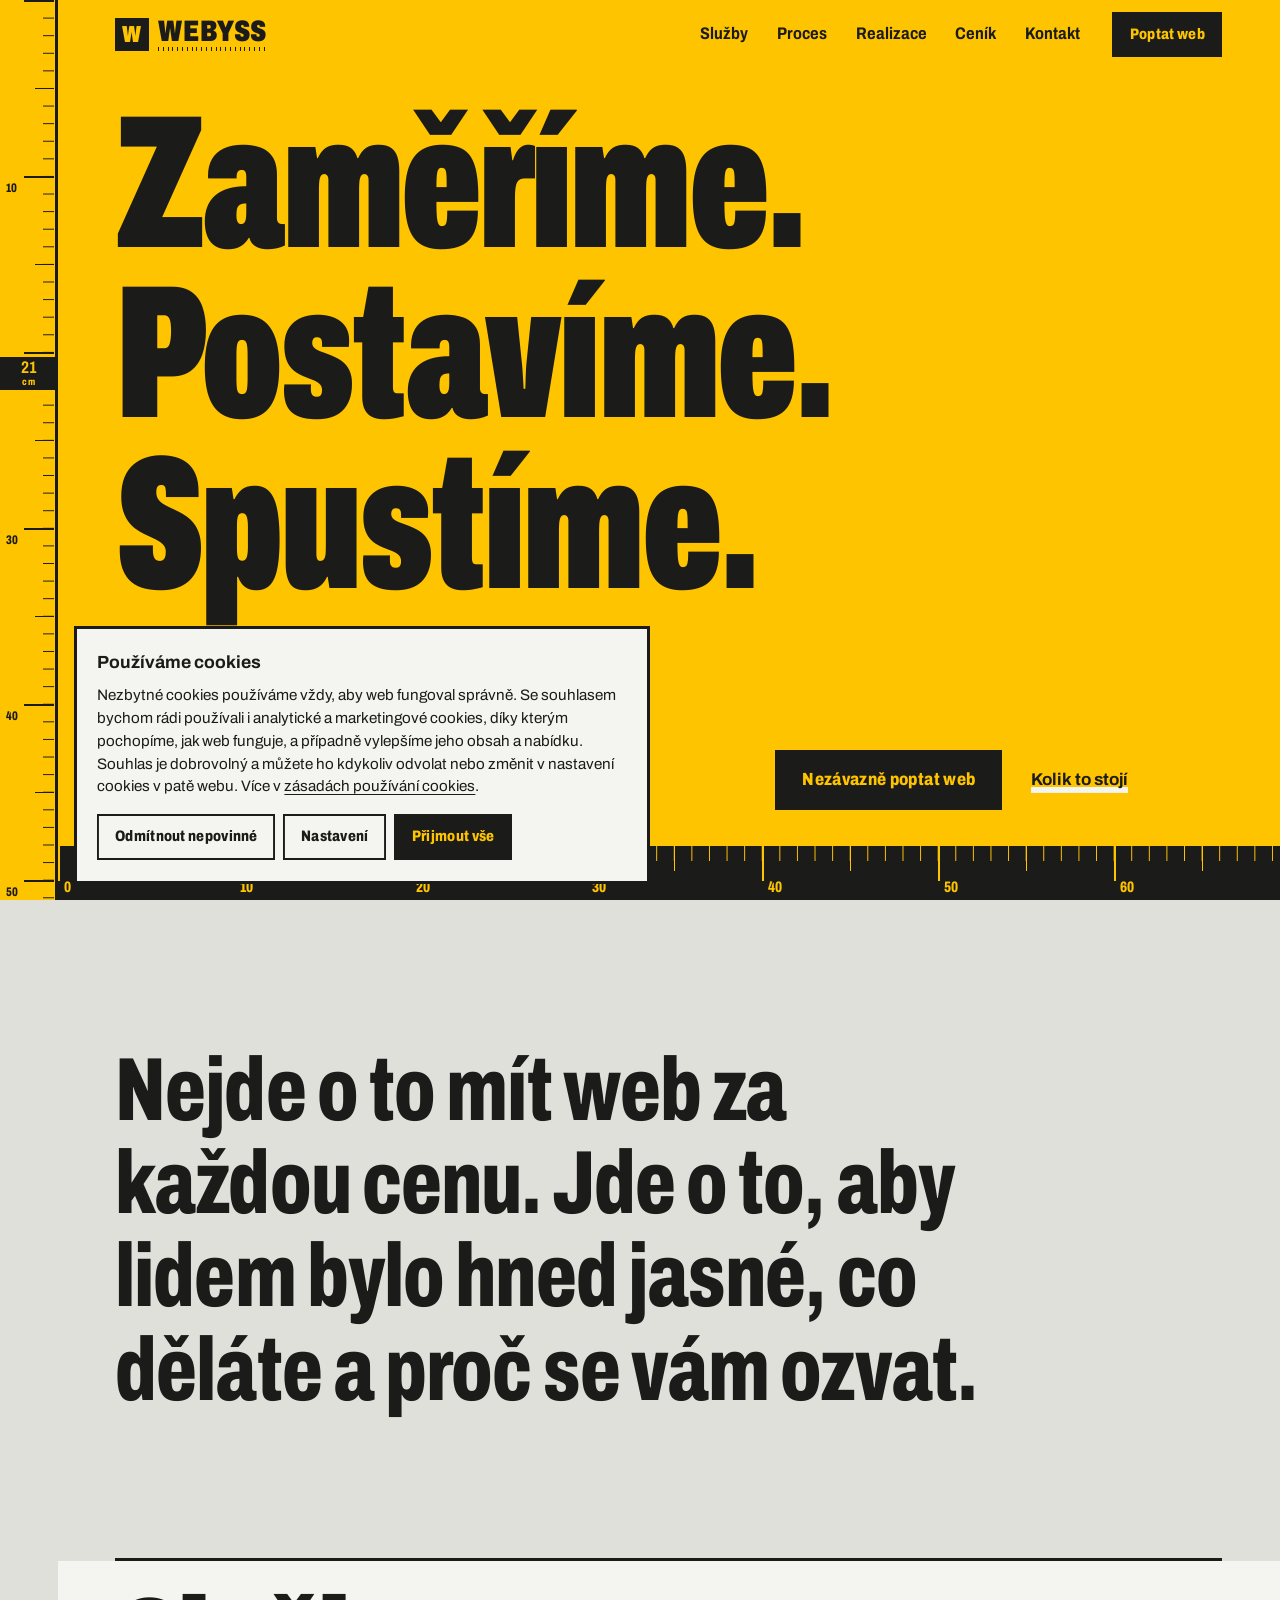
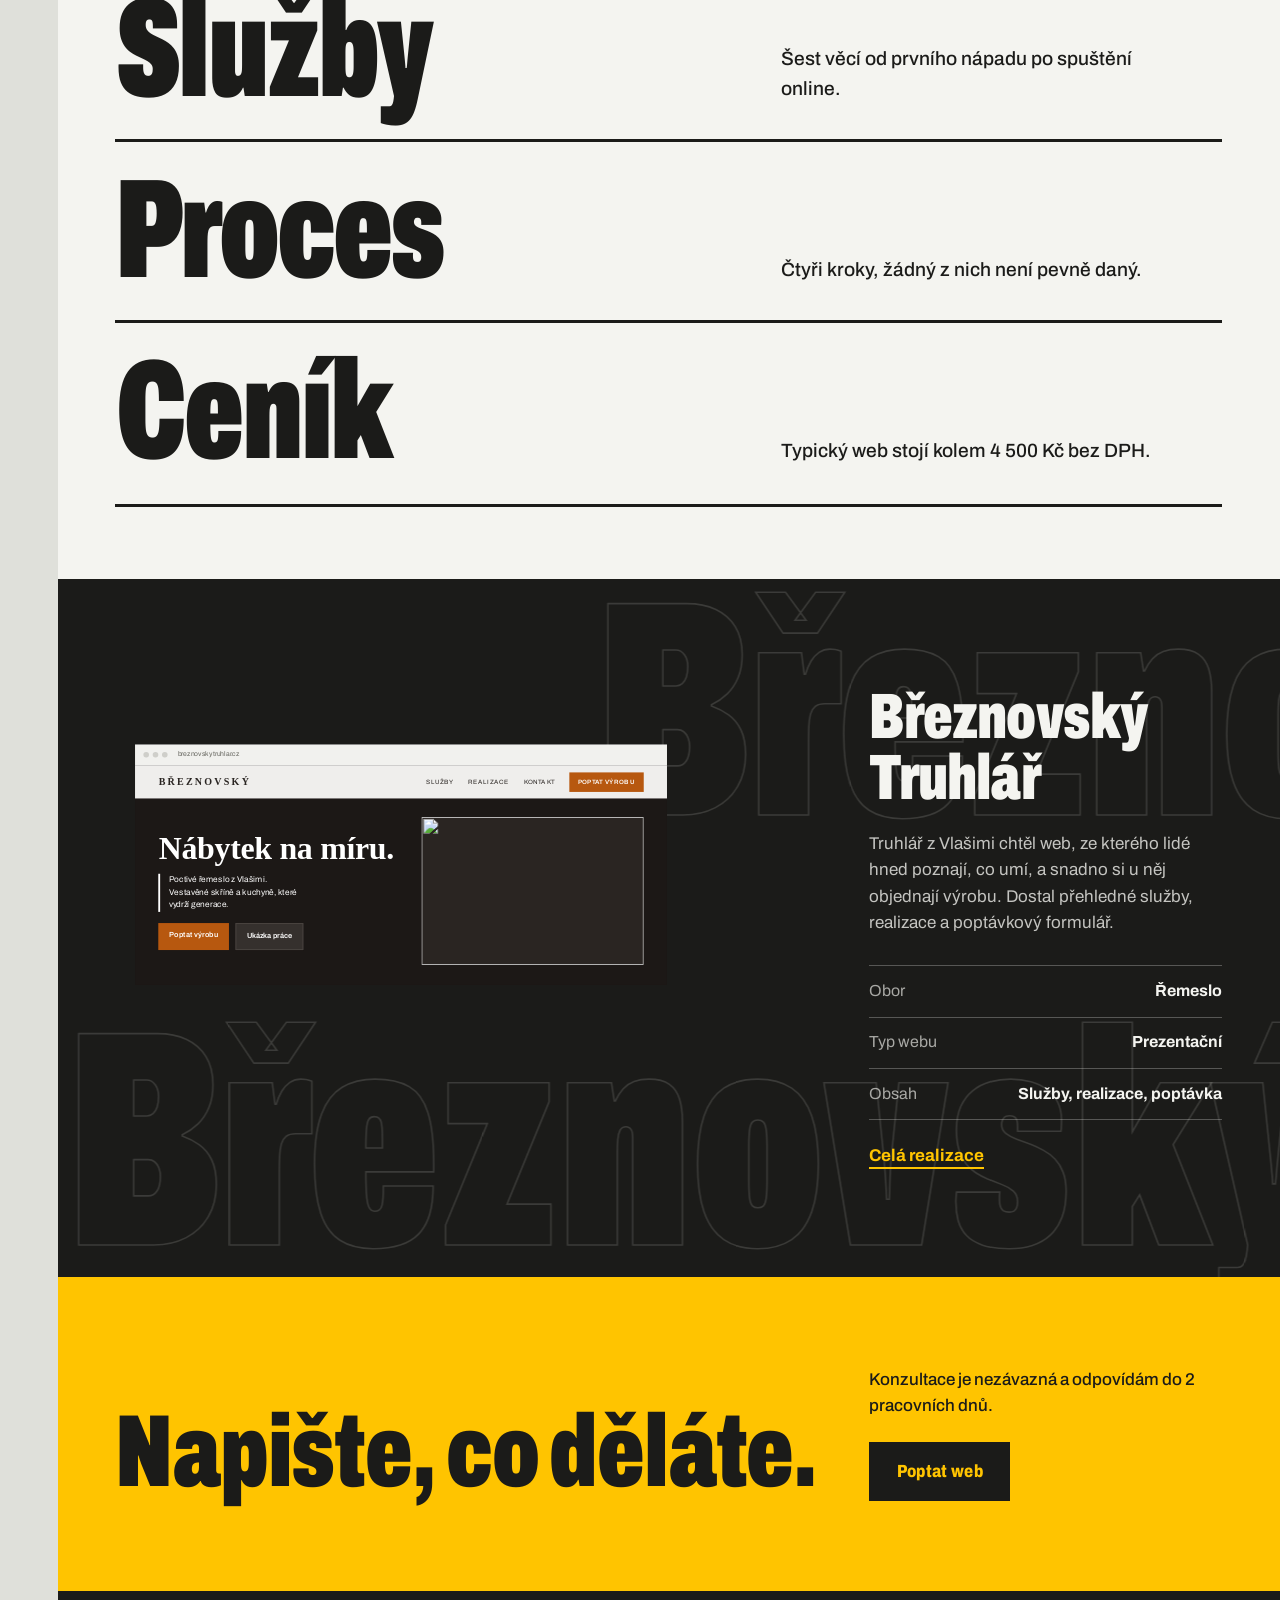
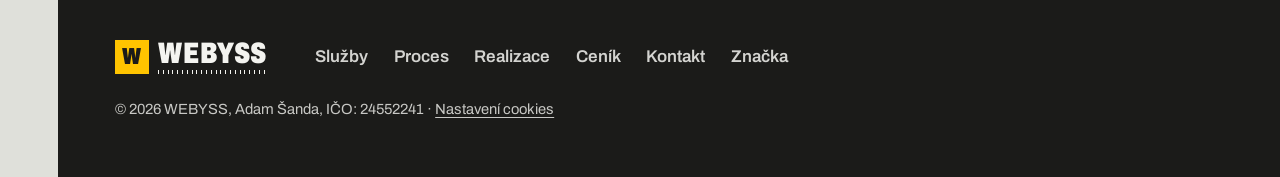
==== commit 85a9e8e0: "Koncept B: vícestránkový web (služby, proces, ceník, realizace, kontakt) a přechody mezi stránkami C" ====
--- a/koncept-b/index.html
+++ b/koncept-b/index.html
@@ -23,7 +23,7 @@
 <meta name="robots" content="noindex">
 <link rel="preload" href="https://fonts.googleapis.com/css2?family=Archivo:wdth,wght@62..125,400..900&display=swap" as="style" onload="this.onload=null;this.rel='stylesheet'">
 <noscript><link rel="stylesheet" href="https://fonts.googleapis.com/css2?family=Archivo:wdth,wght@62..125,400..900&display=swap"></noscript>
-<link rel="stylesheet" href="style.css?v=2">
+<link rel="stylesheet" href="style.css?v=3">
 <script>document.documentElement.classList.add("js");</script>
 <script type="application/ld+json">
 {
@@ -66,15 +66,15 @@
 
 <header class="site-header" id="top-bar">
   <div class="wrap header-inner">
-    <a class="logo" href="index.html#top" aria-label="WEBYSS, úvodní stránka"><span class="logo-mark" aria-hidden="true">W</span><span class="logo-word">WEBYSS</span></a>
+    <a class="logo" href="index.html" aria-label="WEBYSS, úvodní stránka"><span class="logo-mark" aria-hidden="true">W</span><span class="logo-word">WEBYSS</span></a>
     <nav class="main-nav" id="main-nav" aria-label="Hlavní navigace">
-      <a href="index.html#sluzby">Služby</a>
-      <a href="index.html#proces">Proces</a>
-      <a href="index.html#ukazka">Ukázka</a>
-      <a href="index.html#cenik">Ceník</a>
-      <a href="index.html#kontakt">Kontakt</a>
+      <a href="sluzby.html">Služby</a>
+      <a href="proces.html">Proces</a>
+      <a href="realizace.html">Realizace</a>
+      <a href="cenik.html">Ceník</a>
+      <a href="kontakt.html">Kontakt</a>
     </nav>
-    <a href="index.html#kontakt" class="btn btn-small header-cta">Poptat web</a>
+    <a href="kontakt.html" class="btn btn-small header-cta">Poptat web</a>
     <button class="nav-toggle" id="nav-toggle" aria-label="Otevřít menu" aria-expanded="false" aria-controls="main-nav">
       <span></span><span></span><span></span>
     </button>
@@ -82,8 +82,7 @@
 </header>
 
 <main>
-
-  <section class="hero" id="top" data-nav>
+  <section class="hero" id="top">
     <div class="wrap hero-inner">
       <h1 class="hero-title">
         <span class="line"><span>Zaměříme.</span></span>
@@ -93,94 +92,26 @@
       <div class="hero-foot">
         <p class="hero-lead">Weby pro živnostníky a malé firmy. Rychlé, přehledné a hotové zpravidla do dvou až čtyř týdnů.</p>
         <div class="hero-actions">
-          <a href="#kontakt" class="btn">Nezávazně poptat web</a>
-          <a href="#cenik" class="text-link">Kolik to stojí</a>
+          <a href="kontakt.html" class="btn">Nezávazně poptat web</a>
+          <a href="cenik.html" class="text-link">Kolik to stojí</a>
         </div>
       </div>
     </div>
     <div class="tape-h" aria-hidden="true"><div class="tape-h-inner"></div></div>
   </section>
-
   <section class="statement">
     <div class="wrap">
       <p data-marker>Nejde o to mít web za každou cenu. Jde o to, aby lidem bylo hned jasné, co děláte a proč se vám ozvat.</p>
     </div>
   </section>
-
-  <section class="hscroll" id="sluzby" data-nav data-hscroll>
-    <div class="hs-sticky">
-      <div class="hs-head">
-        <h2 data-rise><span>Co dostanete</span></h2>
-        <p>Šest věcí, o které se starám od prvního nápadu po spuštění online.</p>
-      </div>
-      <div class="hs-track">
-        <article class="hs-panel">
-          <h3>Jasná nabídka</h3>
-          <p>Než začneme stavět, ujasníme si, co má web vlastně říct. Bez toho se mine účinkem i ten hezčí design.</p>
-        </article>
-        <article class="hs-panel">
-          <h3>Rychlý web</h3>
-          <p>Žádný zbytečně těžký systém na pozadí. Stránka se načte dřív, než to člověk stihne domyslet.</p>
-        </article>
-        <article class="hs-panel">
-          <h3>Mobilní použitelnost</h3>
-          <p>Většina návštěvníků otevře web na telefonu. Musí tam vypadat a fungovat stejně dobře jako na počítači.</p>
-        </article>
-        <article class="hs-panel">
-          <h3>Struktura webu</h3>
-          <p>Ne všechno patří na úvodní stránku. Pomůžu rozhodnout, co tam má být a co si zaslouží vlastní prostor.</p>
-        </article>
-        <article class="hs-panel">
-          <h3>Nasazení online</h3>
-          <p>Doména, hosting, ostrý provoz. O tohle se postarám, ať web co nejdřív začne fungovat pro zákazníky.</p>
-        </article>
-        <article class="hs-panel">
-          <h3>Drobné úpravy</h3>
-          <p>Web nekončí spuštěním. Když bude potřeba něco doplnit nebo přepsat, stačí napsat.</p>
-        </article>
-        <article class="hs-panel">
-          <h3>Komu to sedí</h3>
-          <ul>
-            <li>Řemeslníci: elektrikáři, instalatéři, truhláři, podlaháři, zámečníci.</li>
-            <li>Služby: účetní, poradci, freelanceři, marketéři.</li>
-            <li>Menší firmy: kavárny, salony, studia, půjčovny.</li>
-          </ul>
-        </article>
-      </div>
-      <div class="hs-progress" aria-hidden="true"><i></i></div>
-    </div>
-  </section>
-
-  <section class="process" id="proces" data-nav>
+  <section class="go">
     <div class="wrap">
-      <div class="head">
-        <h2 data-rise><span>Čtyři kroky</span></h2>
-        <p>Žádný z kroků není pevně daný. Pokud už máte něco hotové, klidně ho přeskočíme.</p>
-      </div>
-      <div class="step" data-line>
-        <span class="step-num" aria-hidden="true">1</span>
-        <h3>Krátká domluva</h3>
-        <p>Napíšete mi, co potřebujete, a společně ujasníme rozsah, styl a cíl webu.</p>
-      </div>
-      <div class="step" data-line>
-        <span class="step-num" aria-hidden="true">2</span>
-        <h3>Podklady</h3>
-        <p>Pošlete texty, kontakty, fotky, nebo jen pár základních informací, ze kterých vyjdeme.</p>
-      </div>
-      <div class="step" data-line>
-        <span class="step-num" aria-hidden="true">3</span>
-        <h3>Návrh a zpracování</h3>
-        <p>Připravím podobu webu a doladíme detaily podle vašich připomínek.</p>
-      </div>
-      <div class="step" data-line>
-        <span class="step-num" aria-hidden="true">4</span>
-        <h3>Spuštění</h3>
-        <p>Web nasadíme online, otestujeme, že vše funguje, a může sloužit zákazníkům.</p>
-      </div>
-    </div>
-  </section>
-
-  <section class="case on-dark" id="ukazka" data-nav>
+      <a class="go-row" href="sluzby.html" data-line><span class="go-t">Služby</span><span class="go-d">Šest věcí od prvního nápadu po spuštění online.</span></a>
+      <a class="go-row" href="proces.html" data-line><span class="go-t">Proces</span><span class="go-d">Čtyři kroky, žádný z nich není pevně daný.</span></a>
+      <a class="go-row" href="cenik.html" data-line><span class="go-t">Ceník</span><span class="go-d">Typický web stojí kolem 4 500 Kč bez DPH.</span></a>
+    </div>
+  </section>
+  <section class="case on-dark" id="ukazka">
     <div class="marquee m1" data-marquee="1" aria-hidden="true"><span>Březnovský</span><span>Truhlář</span><span>Březnovský</span></div>
     <div class="marquee m2" data-marquee="-1" aria-hidden="true"><span>Truhlář</span><span>Březnovský</span><span>Truhlář</span></div>
     <div class="wrap case-grid">
@@ -221,58 +152,14 @@
           <div><dt>Typ webu</dt><dd>Prezentační</dd></div>
           <div><dt>Obsah</dt><dd>Služby, realizace, poptávka</dd></div>
         </dl>
-        <a href="https://breznovskytruhlar.cz/" target="_blank" rel="noopener noreferrer" class="text-link">Otevřít web truhláře</a>
-      </div>
-    </div>
-  </section>
-
-  <section class="pricing" id="cenik" data-nav>
-    <div class="wrap">
-      <div class="head"><h2 data-rise><span>Kolik to stojí</span></h2></div>
-      <div class="price-row" data-line>
-        <p class="price-num"><span data-count="3500">3 500</span><small>Kč</small></p>
-        <div><h3>Jednoduchý web pro řemeslníka</h3><p>Orientační cena, přesnou domluvíme podle rozsahu a podkladů.</p></div>
-      </div>
-      <div class="price-row" data-line>
-        <p class="price-num"><span data-count="4500">4 500</span><small>Kč</small></p>
-        <div><h3>Firemní web se službami</h3><p>Typické zadání. Responzivní web, kontaktní formulář, základní SEO, předání a zaškolení.</p></div>
-      </div>
-      <div class="price-row" data-line>
-        <p class="price-num">Na dotaz</p>
-        <div><h3>Rozsáhlejší nebo specifický web</h3><p>Cenu domluvíme podle zadání.</p></div>
-      </div>
-      <p class="price-note">Ceny jsou bez DPH.</p>
-      <div class="faq">
-        <h3>Časté otázky</h3>
-        <details><summary>Kolik stojí tvorba webových stránek?</summary><p>Typický web stojí kolem 4 500 Kč bez DPH. Rozsáhlejší nebo specifické projekty jsou individuální.</p></details>
-        <details><summary>Jak dlouho tvorba webu trvá?</summary><p>Hotovo bývá zpravidla mezi 2 až 4 týdny, přesný termín záleží na rozsahu a připravenosti podkladů.</p></details>
-        <details><summary>Co je součástí ceny?</summary><p>V ceně je responzivní web, kontaktní formulář, základní SEO, předání a zaškolení.</p></details>
-        <details><summary>Je web přizpůsobený mobilním telefonům?</summary><p>Ano, každý web je plně responzivní a funguje na telefonech, tabletech i počítačích.</p></details>
-        <details><summary>Co potřebuji dodat před začátkem spolupráce?</summary><p>Stačí texty, kontakty, fotky nebo základní informace o vašem podnikání.</p></details>
-        <details><summary>Je možné web později upravovat?</summary><p>Ano, po spuštění lze libovolnou část webu doplnit nebo upravit.</p></details>
-      </div>
-    </div>
-  </section>
-
-  <section class="contact" id="kontakt" data-nav>
-    <div class="wrap contact-grid">
-      <div class="contact-text">
-        <h2 data-rise><span>Napište, co děláte.</span></h2>
-        <p>Nemusíte mít přesné zadání. Stačí pár vět o tom, co děláte a jaký web byste chtěli. Konzultace je nezávazná a odpovídám do 2 pracovních dnů.</p>
-        <div class="contact-links">
-          <a href="https://wa.me/420605997843?text=Ahoj%2C%20m%C3%A1m%20z%C3%A1jem%20o%20web" target="_blank" rel="noopener noreferrer" class="text-link">Napsat na WhatsApp</a>
-          <a href="mailto:webyswebys@gmail.com" class="text-link">webyswebys@gmail.com</a>
-        </div>
-      </div>
-      <form class="contact-form" id="contact-form" action="https://formspree.io/f/mjybozep" method="POST">
-        <input type="hidden" name="_subject" value="Nová poptávka webu z webyss.cz">
-        <input type="text" name="_gotcha" class="hp-field" tabindex="-1" autocomplete="off" aria-hidden="true">
-        <div class="field"><label for="f-jmeno">Jméno</label><input type="text" id="f-jmeno" name="jmeno" required autocomplete="name"></div>
-        <div class="field"><label for="f-email">E-mail</label><input type="email" id="f-email" name="email" required autocomplete="email"></div>
-        <div class="field"><label for="f-zprava">Vaše zpráva</label><textarea id="f-zprava" name="zprava" rows="3" required placeholder="Co děláte a jaký web potřebujete?"></textarea></div>
-        <button type="submit" class="btn">Odeslat poptávku</button>
-        <p class="form-note" id="form-status">Zpráva přijde přímo na webyswebys@gmail.com.</p>
-      </form>
+        <a href="realizace.html" class="text-link">Celá realizace</a>
+      </div>
+    </div>
+  </section>
+  <section class="cta-band">
+    <div class="wrap cta-inner">
+      <h2 data-rise><span>Napište, co děláte.</span></h2>
+      <div><p>Konzultace je nezávazná a odpovídám do 2 pracovních dnů.</p><a href="kontakt.html" class="btn">Poptat web</a></div>
     </div>
   </section>
 
@@ -280,13 +167,13 @@
 
 <footer class="footer on-dark">
   <div class="wrap footer-inner">
-    <a class="logo" href="index.html#top" aria-label="WEBYSS, úvodní stránka"><span class="logo-mark" aria-hidden="true">W</span><span class="logo-word">WEBYSS</span></a>
+    <a class="logo" href="index.html" aria-label="WEBYSS, úvodní stránka"><span class="logo-mark" aria-hidden="true">W</span><span class="logo-word">WEBYSS</span></a>
     <nav class="footer-nav" aria-label="Patička">
-      <a href="index.html#sluzby">Služby</a>
-      <a href="index.html#proces">Proces</a>
-      <a href="index.html#ukazka">Ukázka</a>
-      <a href="index.html#cenik">Ceník</a>
-      <a href="index.html#kontakt">Kontakt</a>
+      <a href="sluzby.html">Služby</a>
+      <a href="proces.html">Proces</a>
+      <a href="realizace.html">Realizace</a>
+      <a href="cenik.html">Ceník</a>
+      <a href="kontakt.html">Kontakt</a>
       <a href="brand.html">Značka</a>
     </nav>
     <p class="footer-meta">
@@ -397,7 +284,7 @@
   </div>
 </div>
 
-<script src="script.js?v=1"></script>
-<script src="motion.js?v=1"></script>
+<script src="script.js?v=3"></script>
+<script src="motion.js?v=3"></script>
 </body>
 </html>
--- a/koncept-b/style.css
+++ b/koncept-b/style.css
@@ -478,7 +478,7 @@
 .contact { background: var(--metr); padding: clamp(5rem, 12vh, 9rem) 0; }
 .contact-grid { display: grid; grid-template-columns: repeat(12, 1fr); column-gap: 1.5rem; row-gap: 3rem; }
 .contact-text { grid-column: 1 / span 6; display: grid; gap: 1.8rem; align-content: start; }
-.contact-text h2 { font-size: clamp(3.4rem, 9vw, 10rem); }
+.contact-text h2, .contact-text h1 { font-size: clamp(3.4rem, 9vw, 10rem); }
 .contact-text p { font-size: 1.2rem; font-weight: 500; }
 .contact-links { display: flex; flex-wrap: wrap; gap: 0.8rem 2rem; }
 .contact .text-link { background-image: linear-gradient(var(--papir), var(--papir)); }
@@ -658,3 +658,51 @@
   .b-sw { min-height: 10rem; }
   .b-tile { min-height: 11rem; gap: 2rem; }
 }
+
+/* ---------- vícestránkový koncept ---------- */
+.page-hero { min-height: 66vh; min-height: 66svh; background: var(--beton); }
+.page-hero .hero-title { font-size: min(17vw, 30vh); }
+.page-hero .hero-lead { grid-column: 1 / span 7; }
+.page-contact { min-height: 100vh; min-height: 100svh; padding-top: calc(var(--header-h) + clamp(3rem, 8vh, 6rem)); display: flex; align-items: center; }
+.page-contact .contact-grid { width: 100%; }
+
+.go { padding: 0 0 clamp(3rem, 8vh, 6rem); background: var(--papir); }
+.go-row { position: relative; display: grid; grid-template-columns: minmax(0, 1.4fr) minmax(0, 1fr); align-items: end; gap: 1rem 3rem; padding: 1.6rem 0 1.8rem; transition: padding 0.4s var(--ease); isolation: isolate; }
+.go-row:last-child { border-bottom: var(--line) solid var(--tuzka); }
+.go-row::after { content: ""; position: absolute; z-index: -1; inset: 0 calc(var(--gutter) * -1); background: var(--metr); transform: scaleY(0); transform-origin: bottom; transition: transform 0.45s var(--ease); }
+.go-row:hover::after, .go-row:focus-visible::after { transform: none; }
+.go-row:hover { padding-left: 1.2rem; }
+.go-t { font-size: clamp(3.5rem, 11vw, 12rem); font-weight: 900; font-stretch: 62%; line-height: 0.9; letter-spacing: -0.02em; }
+.go-d { font-size: 1.2rem; font-weight: 500; max-width: 24rem; padding-bottom: 0.6rem; }
+
+.cta-band { background: var(--metr); padding: clamp(4rem, 10vh, 8rem) 0; }
+.cta-inner { display: grid; grid-template-columns: repeat(12, 1fr); column-gap: 1.5rem; row-gap: 2rem; align-items: end; }
+.cta-inner h2 { grid-column: 1 / span 8; font-size: clamp(3rem, 8vw, 9rem); }
+.cta-inner > div { grid-column: 9 / -1; display: grid; gap: 1.4rem; justify-items: start; }
+.cta-inner > div p { max-width: 22rem; font-weight: 500; }
+
+.works { background: var(--papir); padding: clamp(4rem, 10vh, 8rem) 0; }
+.works-grid { display: grid; grid-template-columns: repeat(3, 1fr); gap: 3rem 3rem; }
+.works-grid > div { position: relative; border-top: var(--line) solid var(--tuzka); padding-top: 1.2rem; }
+.works-grid h3 { font-size: 1.9rem; margin-bottom: 0.6rem; }
+
+@media (max-width: 899px) {
+  .page-hero { min-height: 56svh; }
+  .page-hero .hero-title { font-size: min(19vw, 20vh); }
+  .page-hero .hero-lead { grid-column: 1 / -1; }
+  .go-row { grid-template-columns: 1fr; }
+  .cta-inner h2, .cta-inner > div { grid-column: 1 / -1; }
+  .works-grid { grid-template-columns: 1fr; }
+}
+
+/* přechod mezi stránkami (Chrome, Safari 18+), jinde běžné načtení */
+@media (prefers-reduced-motion: no-preference) {
+  @view-transition { navigation: auto; }
+  .tape { view-transition-name: tape; }
+  .tape-pointer { view-transition-name: tape-pointer; }
+  .site-header { view-transition-name: site-header; }
+  ::view-transition-old(root) { animation: 0.25s ease both vt-out; }
+  ::view-transition-new(root) { animation: 0.45s var(--ease) both vt-in; }
+  @keyframes vt-out { to { opacity: 0; } }
+  @keyframes vt-in { from { opacity: 0; transform: translateY(1.2rem); } }
+}
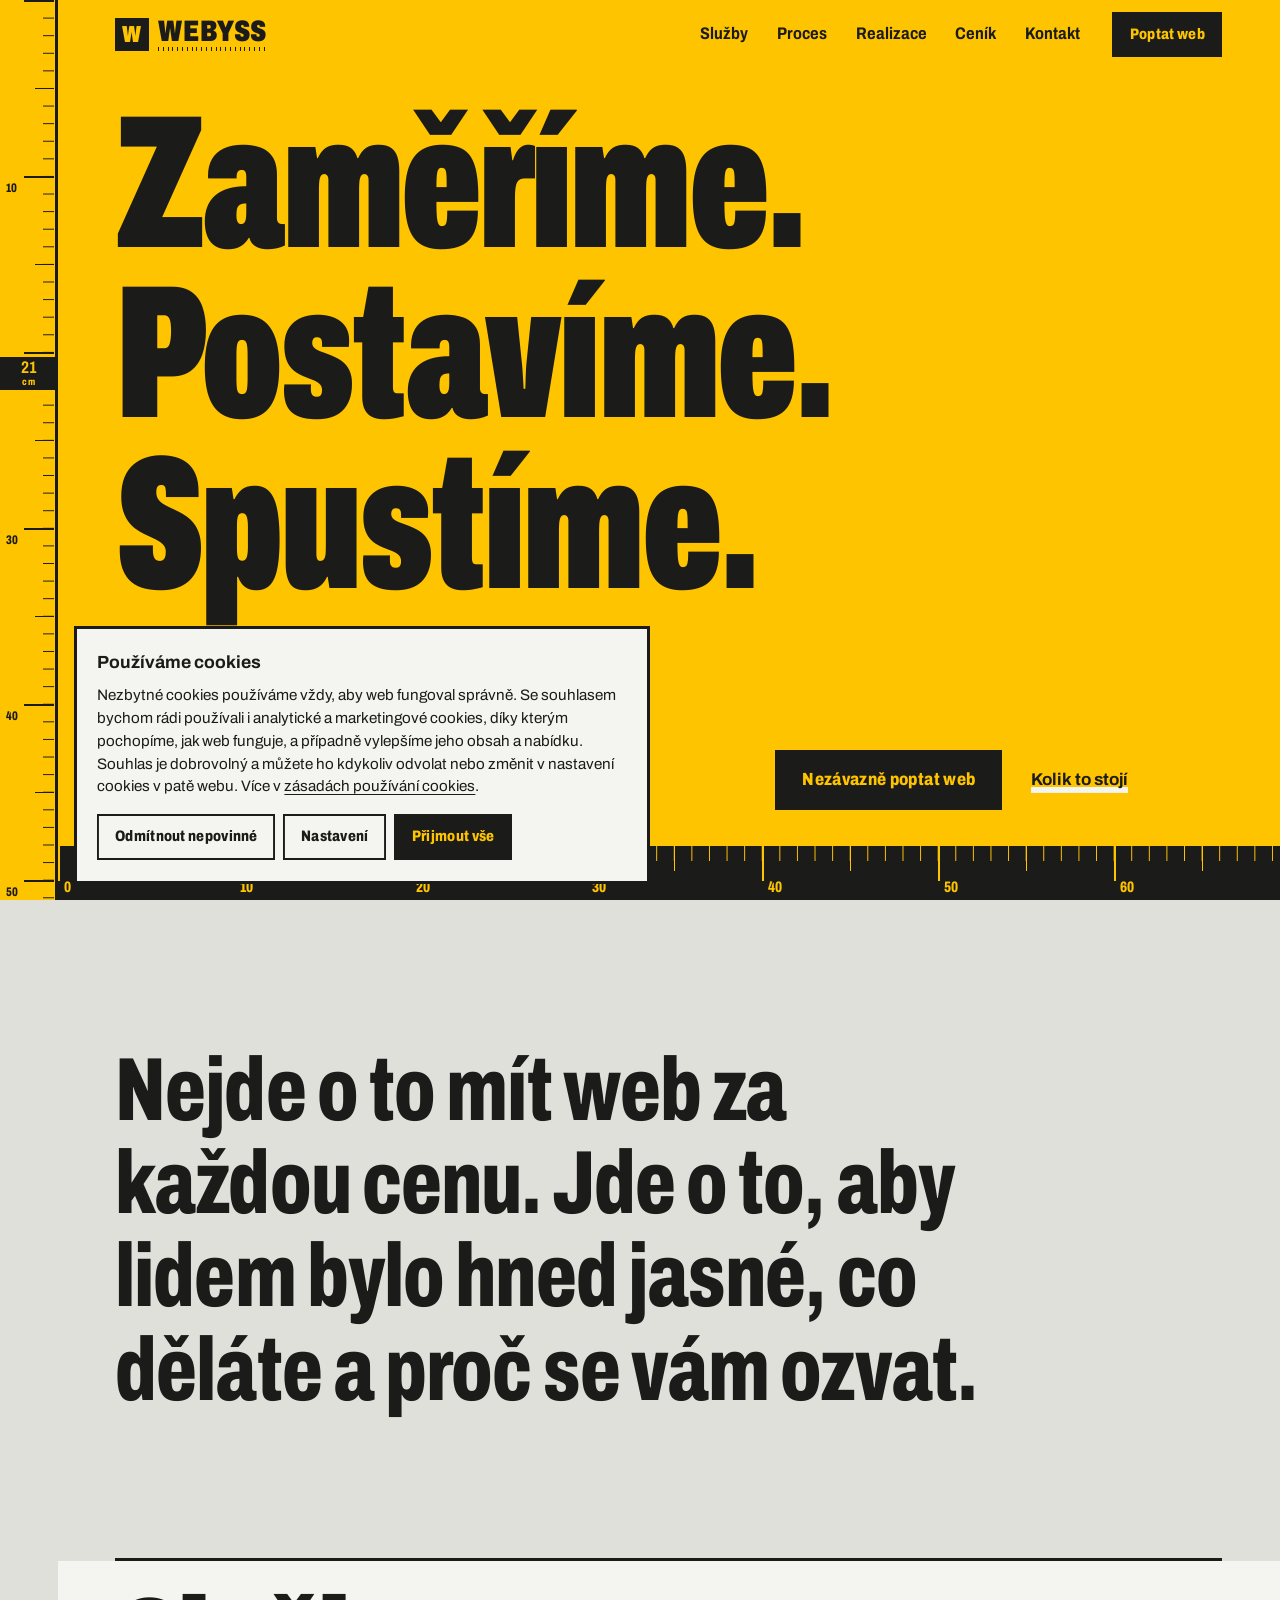
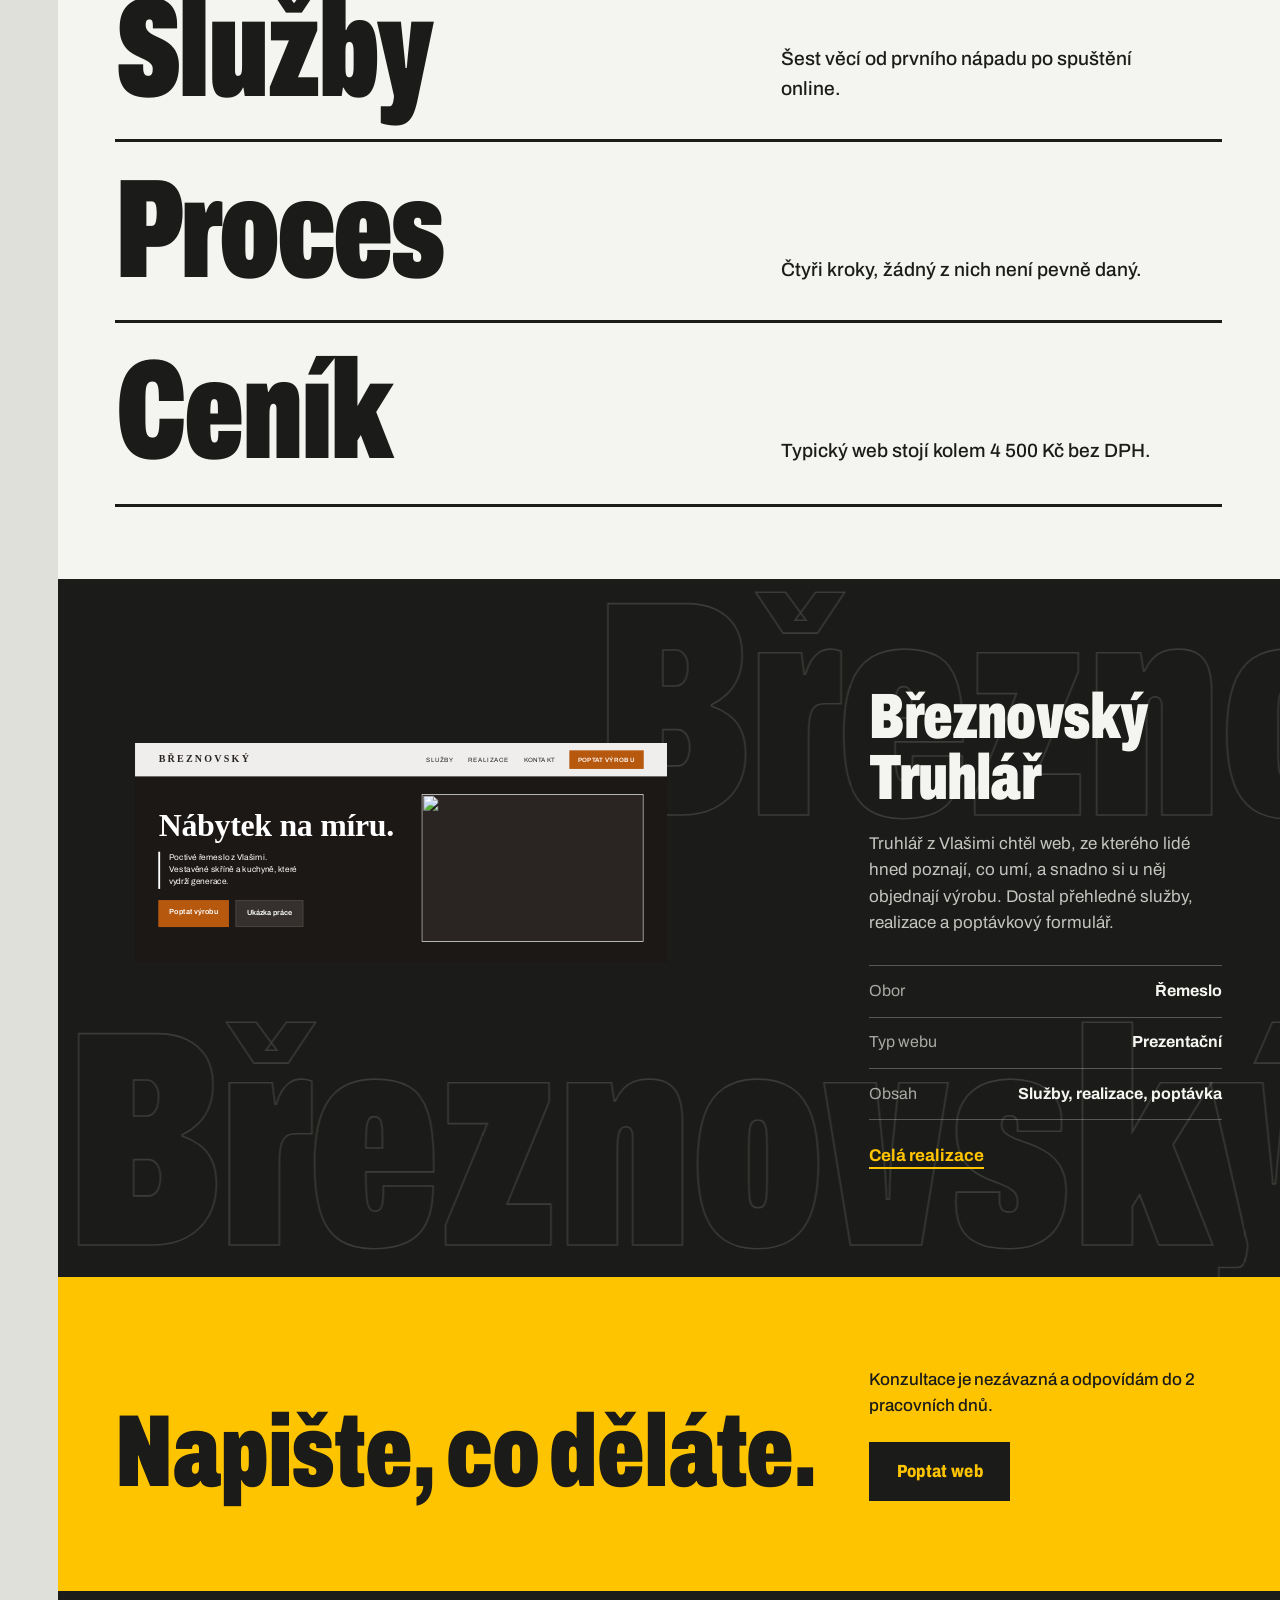
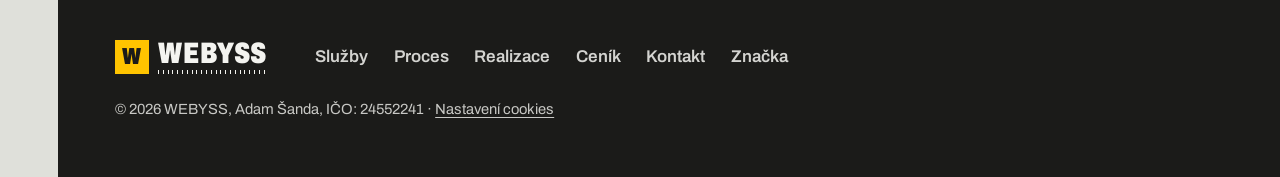
==== commit e7e95ab9: "Pryč falešný pruh prohlížeče z ukázky webu Co-Authored-By: Claude Sonnet 5.5 <noreply@anthropic.com>" ====
--- a/koncept-b/index.html
+++ b/koncept-b/index.html
@@ -23,7 +23,7 @@
 <meta name="robots" content="noindex">
 <link rel="preload" href="https://fonts.googleapis.com/css2?family=Archivo:wdth,wght@62..125,400..900&display=swap" as="style" onload="this.onload=null;this.rel='stylesheet'">
 <noscript><link rel="stylesheet" href="https://fonts.googleapis.com/css2?family=Archivo:wdth,wght@62..125,400..900&display=swap"></noscript>
-<link rel="stylesheet" href="style.css?v=3">
+<link rel="stylesheet" href="style.css?v=4">
 <script>document.documentElement.classList.add("js");</script>
 <script type="application/ld+json">
 {
@@ -118,7 +118,6 @@
       <div class="case-media" data-clip>
         <a class="mock" href="https://breznovskytruhlar.cz/" target="_blank" rel="noopener noreferrer" aria-label="Otevřít web Březnovský Truhlář">
           <div class="mock-desktop" aria-hidden="true">
-            <div class="mock-bar"><i></i><i></i><i></i><span>breznovskytruhlar.cz</span></div>
             <div class="mock-site">
               <div class="ms-nav"><b>BŘEZNOVSKÝ</b><span>Služby</span><span>Realizace</span><span>Kontakt</span><em>Poptat výrobu</em></div>
               <div class="ms-hero">
--- a/koncept-b/style.css
+++ b/koncept-b/style.css
@@ -390,7 +390,7 @@
 .case .text-link { justify-self: start; color: var(--metr); background-image: linear-gradient(var(--metr), var(--metr)); background-size: 100% 0.12em; }
 .case .text-link:hover { background-size: 100% 100%; color: var(--tuzka); }
 
-/* Náhled hotového webu (okno prohlížeče + telefon), z HTML a CSS. Velikosti v cqw. */
+/* Náhled hotového webu (stránka + telefon), z HTML a CSS. Velikosti v cqw. */
 .mock { position: relative; display: block; container-type: inline-size; aspect-ratio: 16 / 11.4; }
 .mock-desktop {
   position: absolute; left: 0; top: 0; width: 90%;
@@ -399,9 +399,6 @@
   transform-origin: 50% 100%;
   transform: translateY(calc((1 - var(--p)) * 4cqw)) scale(calc(0.93 + var(--p) * 0.07));
 }
-.mock-bar { display: flex; align-items: center; gap: 0.7cqw; height: 3.6cqw; padding: 0 1.4cqw; background: #f1f1ee; border-bottom: 1px solid #ddd; }
-.mock-bar i { width: 0.9cqw; height: 0.9cqw; border-radius: 50%; background: #cfcfca; }
-.mock-bar span { margin-left: 1cqw; font-size: 1.15cqw; color: #66665f; }
 .mock-site { background: #1c1816; color: #fff; }
 .ms-nav { display: flex; align-items: center; gap: 2.4cqw; height: 5.6cqw; padding: 0 4cqw; background: #efeeec; color: #2a2522; font-size: 1.05cqw; letter-spacing: 0.08em; text-transform: uppercase; }
 .ms-nav b { margin-right: auto; font-family: Georgia, "Times New Roman", serif; font-size: 1.7cqw; letter-spacing: 0.22em; font-weight: 700; }
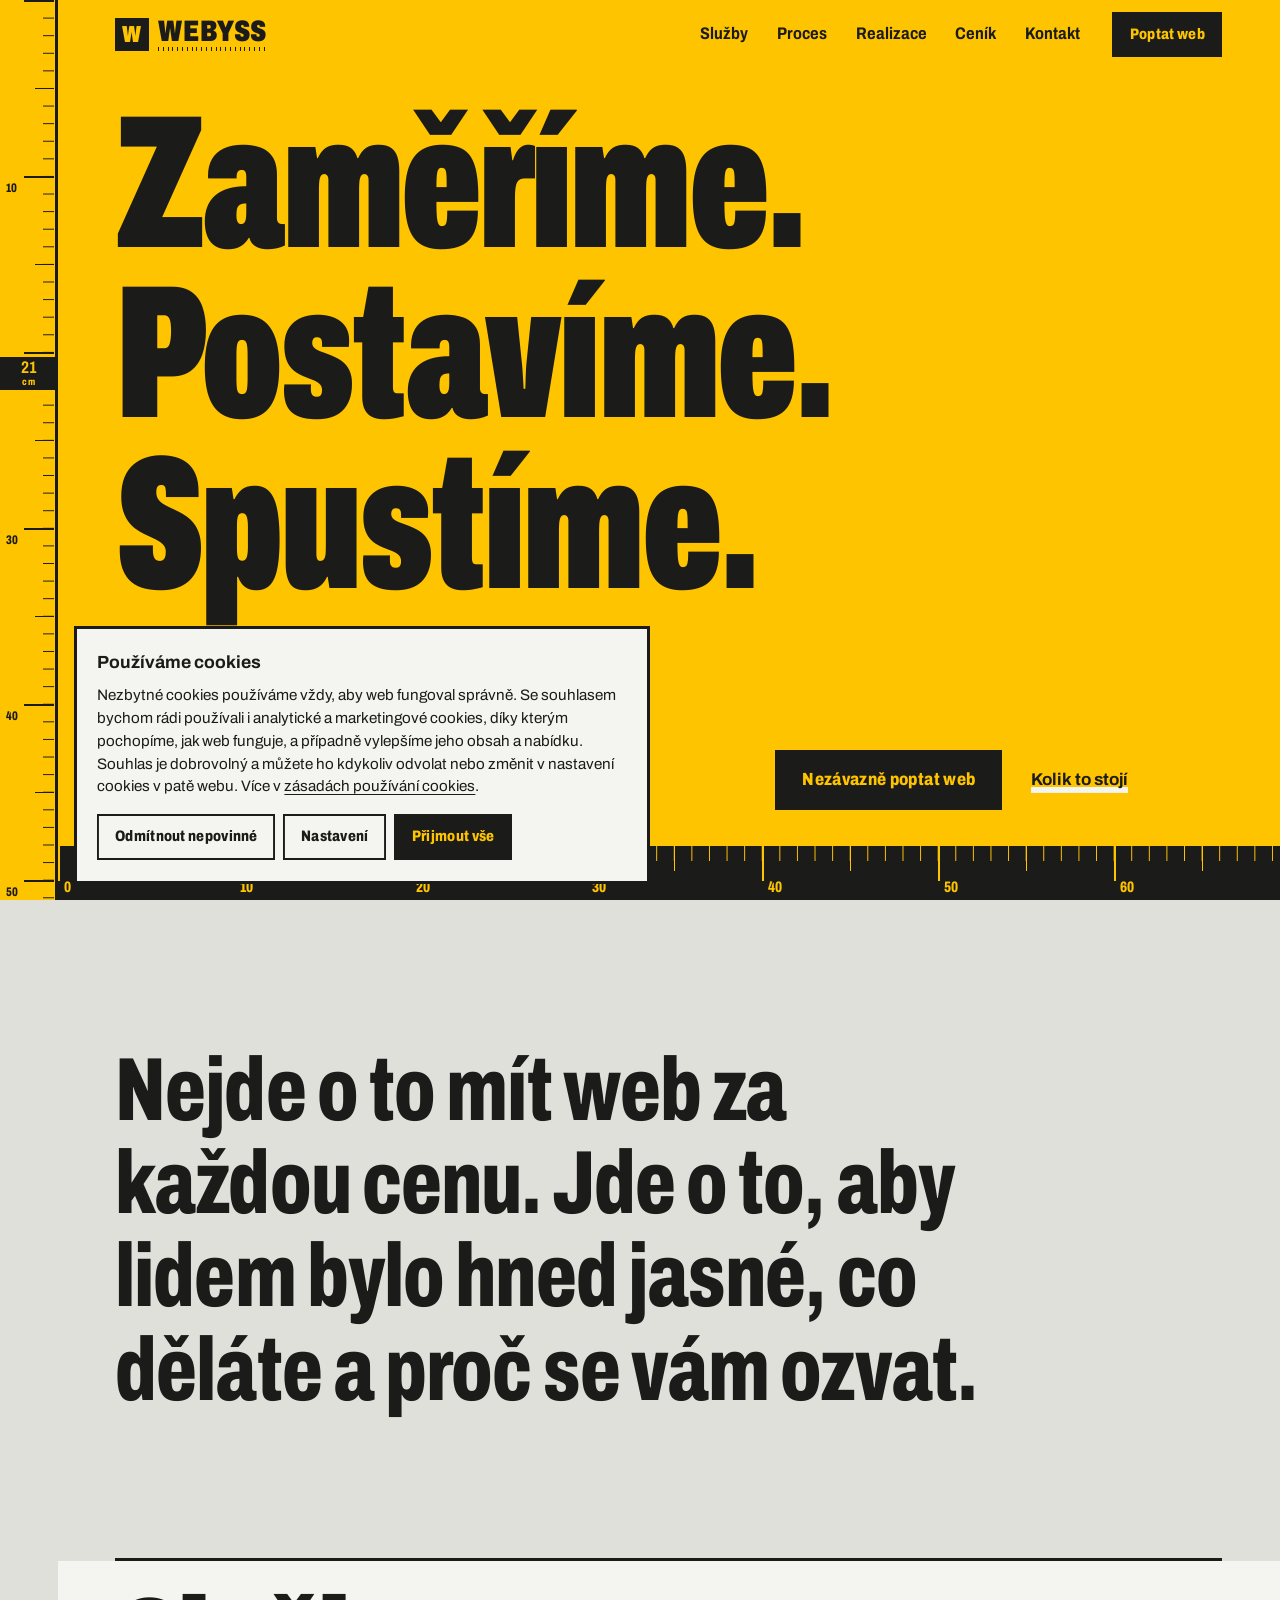
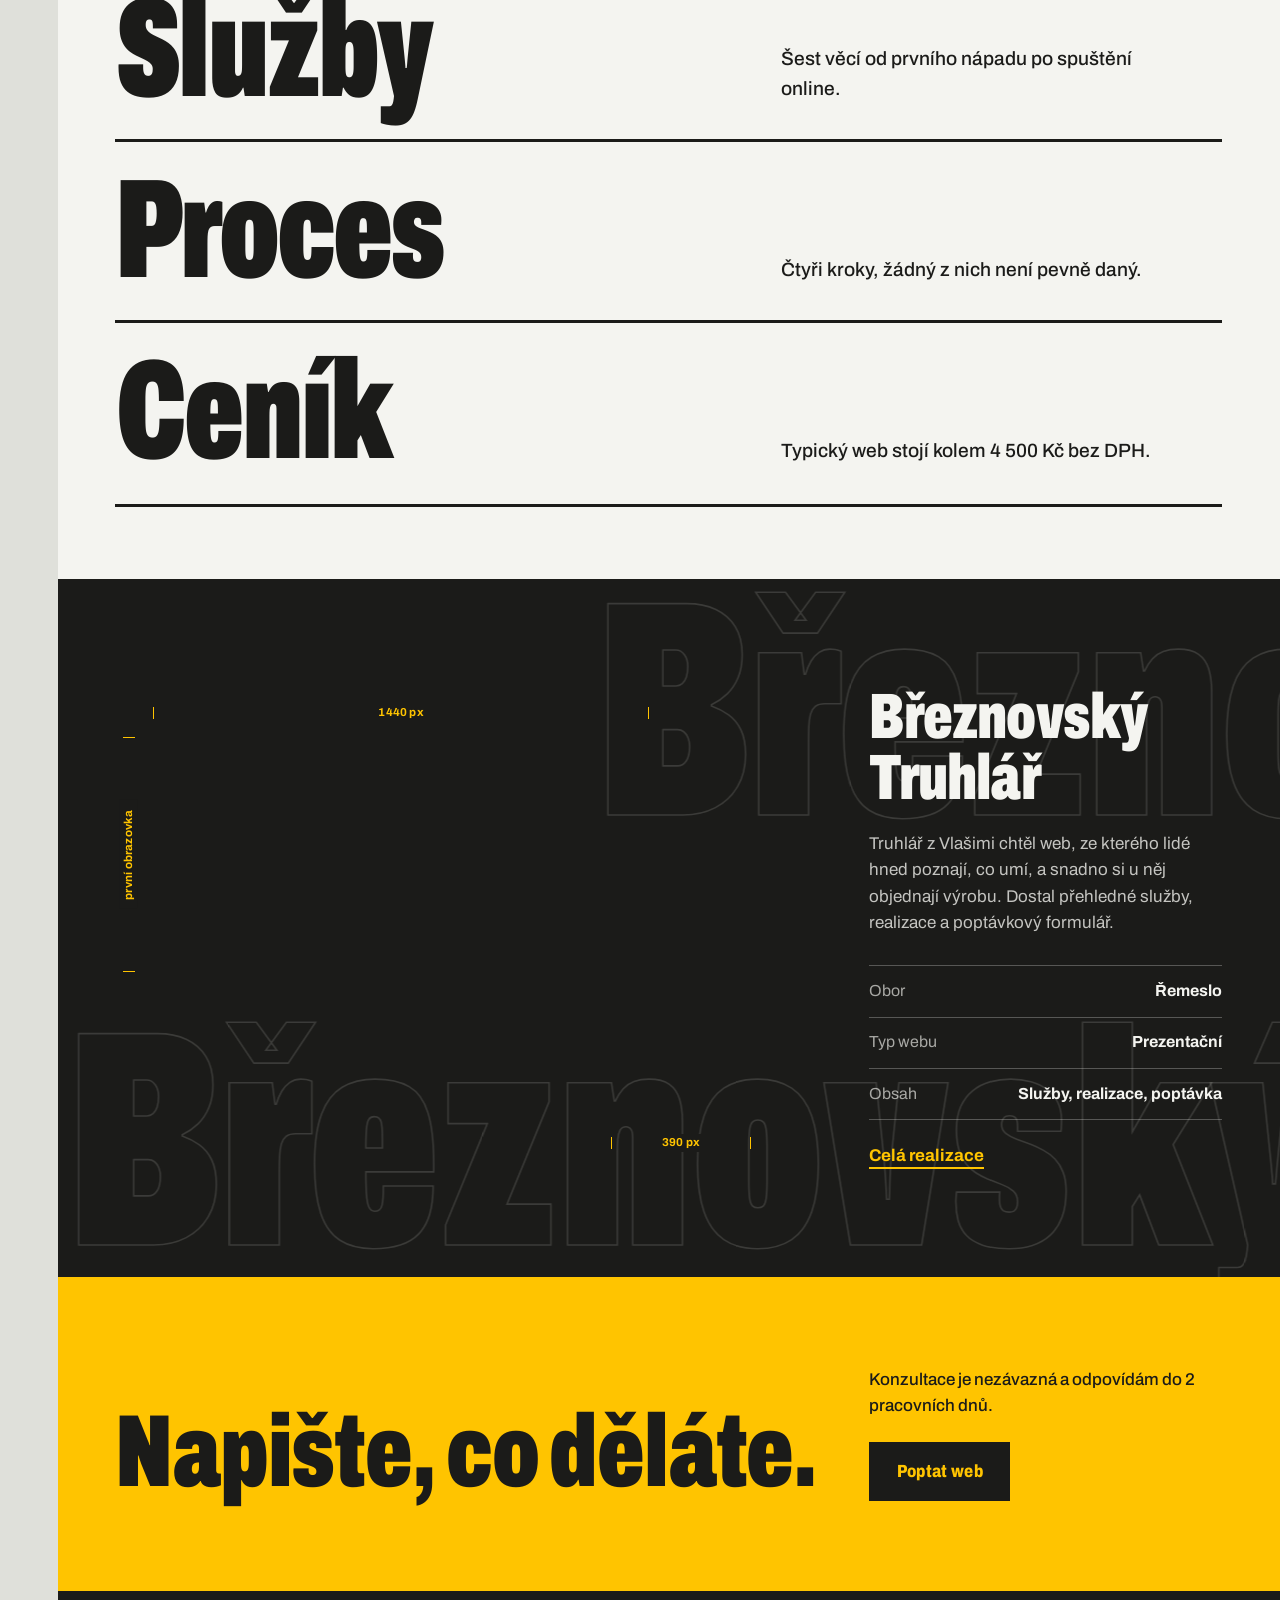
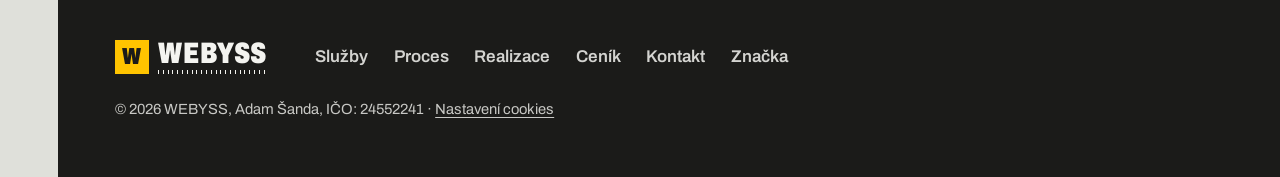
==== commit 3de8cb4f: "Ukázka práce jako zaměřený výkres s kótami a poznámkami Co-Authored-By: Claude Sonnet 5.5 <noreply@a" ====
--- a/koncept-b/index.html
+++ b/koncept-b/index.html
@@ -23,7 +23,7 @@
 <meta name="robots" content="noindex">
 <link rel="preload" href="https://fonts.googleapis.com/css2?family=Archivo:wdth,wght@62..125,400..900&display=swap" as="style" onload="this.onload=null;this.rel='stylesheet'">
 <noscript><link rel="stylesheet" href="https://fonts.googleapis.com/css2?family=Archivo:wdth,wght@62..125,400..900&display=swap"></noscript>
-<link rel="stylesheet" href="style.css?v=4">
+<link rel="stylesheet" href="style.css?v=5">
 <script>document.documentElement.classList.add("js");</script>
 <script type="application/ld+json">
 {
@@ -141,6 +141,17 @@
               </div>
             </div>
           </div>
+          <span class="dim dim-top" aria-hidden="true"><i></i><b>1440 px</b></span>
+          <span class="dim dim-left" aria-hidden="true"><i></i><b>první obrazovka</b></span>
+          <span class="dim dim-phone" aria-hidden="true"><i></i><b>390 px</b></span>
+          <span class="pin pin-1" aria-hidden="true">1</span>
+          <span class="pin pin-2" aria-hidden="true">2</span>
+          <span class="pin pin-3" aria-hidden="true">3</span>
+          <ol class="legend" aria-label="Na co se u webu dbalo">
+            <li>Co truhlář dělá, je jasné z první věty</li>
+            <li>Tlačítko k poptávce je hned pod ní</li>
+            <li>Poptávka je dostupná z každé stránky</li>
+          </ol>
         </a>
       </div>
       <div class="case-text">
--- a/koncept-b/style.css
+++ b/koncept-b/style.css
@@ -391,13 +391,13 @@
 .case .text-link:hover { background-size: 100% 100%; color: var(--tuzka); }
 
 /* Náhled hotového webu (stránka + telefon), z HTML a CSS. Velikosti v cqw. */
-.mock { position: relative; display: block; container-type: inline-size; aspect-ratio: 16 / 11.4; }
+.mock { position: relative; display: block; container-type: inline-size; aspect-ratio: 100 / 72; }
 .mock-desktop {
-  position: absolute; left: 0; top: 0; width: 90%;
+  position: absolute; left: 6cqw; top: 6cqw; width: 78cqw; height: 37cqw;
   background: #fff;
   overflow: hidden;
-  transform-origin: 50% 100%;
-  transform: translateY(calc((1 - var(--p)) * 4cqw)) scale(calc(0.93 + var(--p) * 0.07));
+  opacity: var(--p);
+  outline: 0.18cqw solid rgba(244, 244, 240, 0.5); outline-offset: 0.5cqw;
 }
 .mock-site { background: #1c1816; color: #fff; }
 .ms-nav { display: flex; align-items: center; gap: 2.4cqw; height: 5.6cqw; padding: 0 4cqw; background: #efeeec; color: #2a2522; font-size: 1.05cqw; letter-spacing: 0.08em; text-transform: uppercase; }
@@ -413,13 +413,12 @@
 .ms-photo { width: 100%; height: 100%; max-height: 25cqw; object-fit: cover; background: #2a2522; }
 
 .mock-phone {
-  position: absolute; right: 0; bottom: 0; width: 24cqw; aspect-ratio: 9 / 18.5;
-  padding: 0.7cqw; background: #000; border-radius: 3.6cqw;
+  position: absolute; right: 0; bottom: 7cqw; width: 22cqw; aspect-ratio: 9 / 18.5;
   opacity: var(--p);
-  transform: translateY(calc((1 - var(--p)) * 10cqw));
-  border: 1px solid rgba(255, 255, 255, 0.25);
-}
-.mp-screen { position: relative; width: 100%; height: 100%; border-radius: 3cqw; overflow: hidden; background: #1c1816; color: #fff; }
+  transform: translateY(calc((1 - var(--p)) * 6cqw));
+  outline: 0.18cqw solid rgba(244, 244, 240, 0.5); outline-offset: 0.5cqw;
+}
+.mp-screen { position: relative; width: 100%; height: 100%; overflow: hidden; background: #1c1816; color: #fff; }
 .mp-screen img { position: absolute; inset: 0; width: 100%; height: 100%; object-fit: cover; }
 .mp-screen::after { content: ""; position: absolute; inset: 0; background: linear-gradient(180deg, rgba(20, 16, 14, 0.5) 0%, rgba(20, 16, 14, 0.15) 35%, rgba(20, 16, 14, 0.88) 100%); }
 .mp-nav { position: absolute; z-index: 1; left: 0; right: 0; top: 0; display: flex; justify-content: space-between; align-items: center; padding: 2cqw 2cqw 0; font-family: Georgia, "Times New Roman", serif; font-weight: 700; font-size: 1.35cqw; letter-spacing: 0.2em; }
@@ -703,3 +702,26 @@
   @keyframes vt-out { to { opacity: 0; } }
   @keyframes vt-in { from { opacity: 0; transform: translateY(1.2rem); } }
 }
+
+/* kóty a poznámky: ukázka jako zaměřený výkres */
+.dim { position: absolute; display: flex; align-items: center; justify-content: center; color: var(--metr); font-size: max(0.72rem, 1.25cqw); font-weight: 700; letter-spacing: 0.02em; pointer-events: none; }
+.dim i { position: absolute; background: var(--metr); }
+.dim b { position: relative; padding: 0 0.8em; background: var(--tuzka); font-weight: 700; white-space: nowrap; }
+.dim-top { left: 6cqw; width: 78cqw; top: 1.2cqw; height: 2cqw; }
+.dim-top i { left: 0; right: 0; top: 50%; height: 0.15cqw; transform-origin: left; transform: scaleX(var(--p)); }
+.dim-top::before, .dim-top::after, .dim-phone::before, .dim-phone::after { content: ""; position: absolute; top: 0; bottom: 0; width: 0.15cqw; background: var(--metr); }
+.dim-top::before, .dim-phone::before { left: 0; } .dim-top::after, .dim-phone::after { right: 0; }
+.dim-left { left: 1.2cqw; top: 6cqw; width: 2cqw; height: 37cqw; }
+.dim-left i { top: 0; bottom: 0; left: 50%; width: 0.15cqw; transform-origin: top; transform: scaleY(var(--p)); }
+.dim-left::before, .dim-left::after { content: ""; position: absolute; left: 0; right: 0; height: 0.15cqw; background: var(--metr); }
+.dim-left::before { top: 0; } .dim-left::after { bottom: 0; }
+.dim-left b { writing-mode: vertical-rl; transform: rotate(180deg); padding: 0.8em 0; }
+.dim-phone { right: 0; width: 22cqw; bottom: 1.2cqw; height: 2cqw; }
+.dim-phone i { left: 0; right: 0; top: 50%; height: 0.15cqw; transform-origin: left; transform: scaleX(var(--p)); }
+.pin { position: absolute; display: grid; place-items: center; width: max(1.3rem, 3cqw); height: max(1.3rem, 3cqw); border-radius: 50%; background: var(--metr); color: var(--tuzka); font-size: max(0.72rem, 1.5cqw); font-weight: 900; transform: scale(var(--p)); }
+.pin-1 { left: 41cqw; top: 15cqw; }
+.pin-2 { left: 19.6cqw; top: 33.6cqw; }
+.pin-3 { left: 78.2cqw; top: 6.2cqw; }
+.legend { position: absolute; left: 6cqw; top: 47cqw; margin: 0; padding: 0; list-style: none; counter-reset: l; display: grid; gap: 1.1cqw; font-size: max(0.78rem, 1.55cqw); color: rgba(244, 244, 240, 0.9); opacity: var(--p); }
+.legend li { counter-increment: l; display: flex; align-items: center; gap: 1.2cqw; }
+.legend li::before { content: counter(l); display: grid; place-items: center; flex: none; width: 1.5em; height: 1.5em; border-radius: 50%; background: var(--metr); color: var(--tuzka); font-weight: 900; font-size: 0.85em; }
